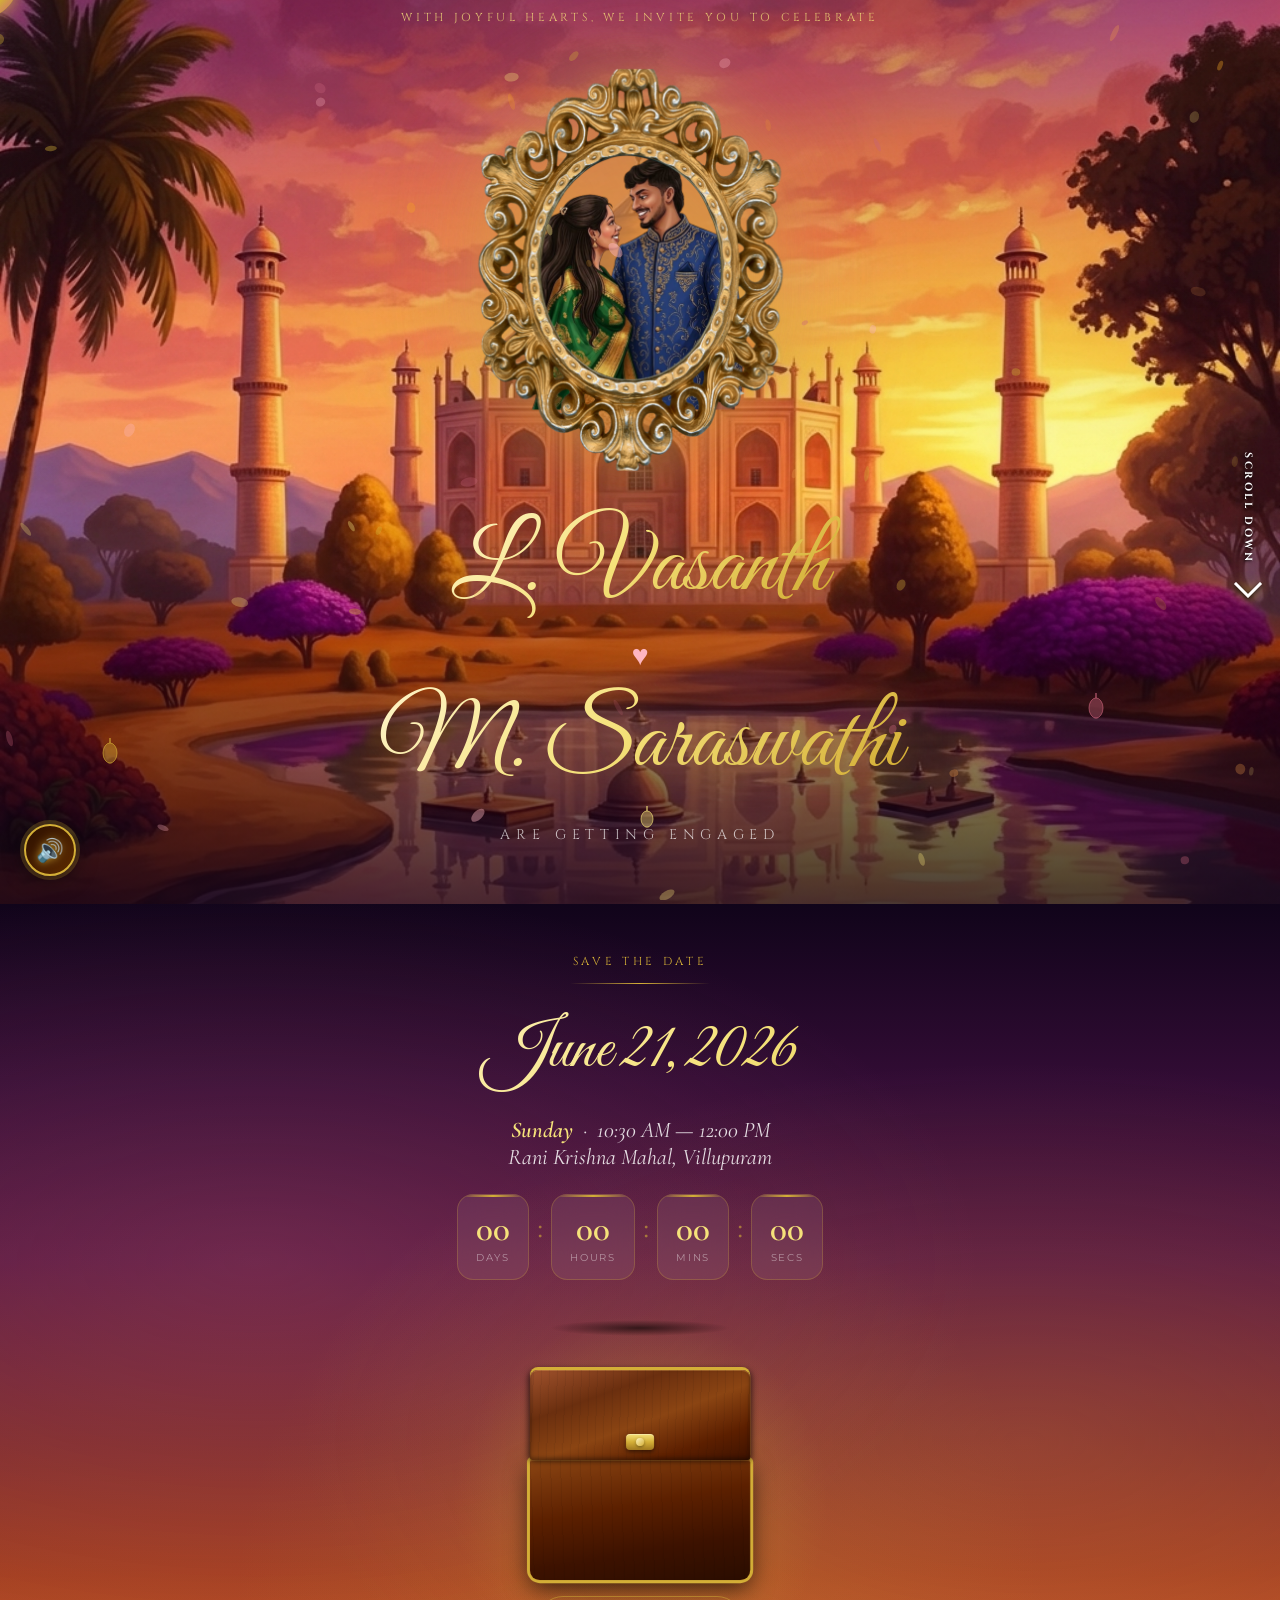
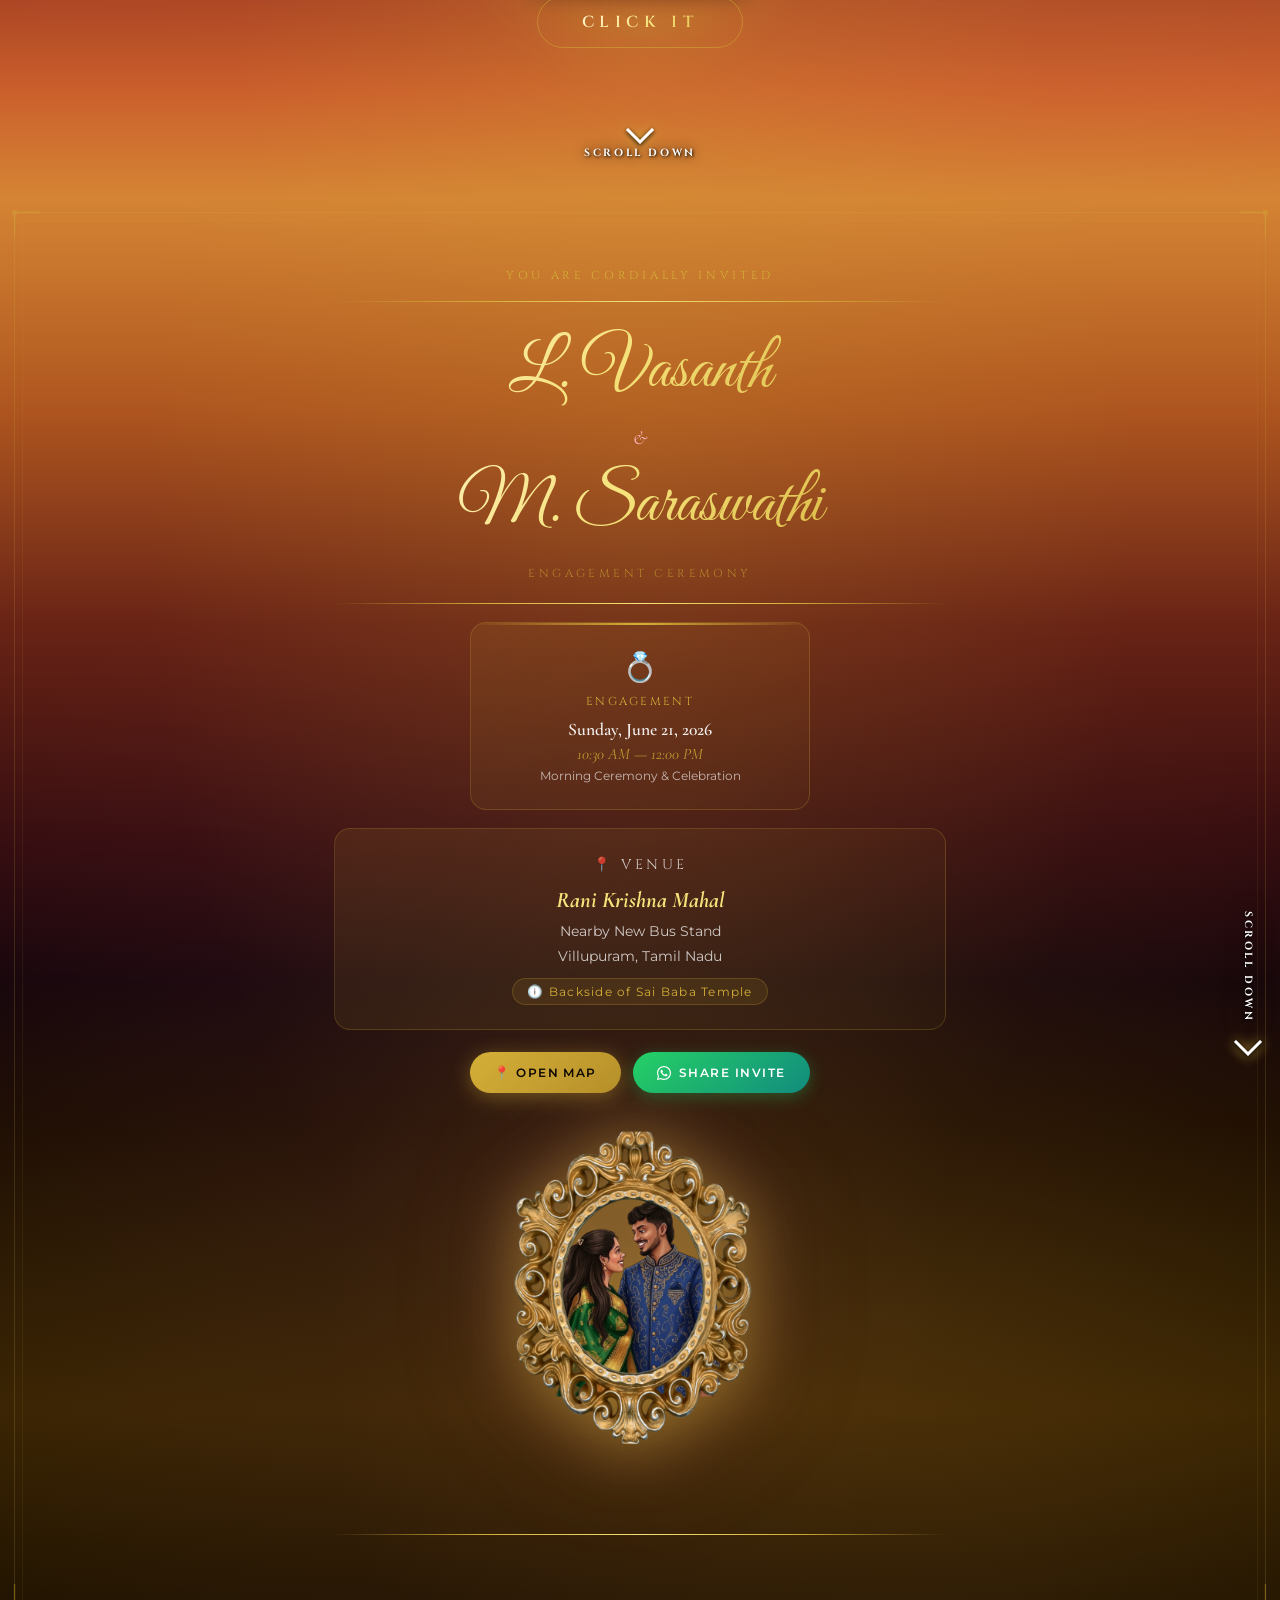
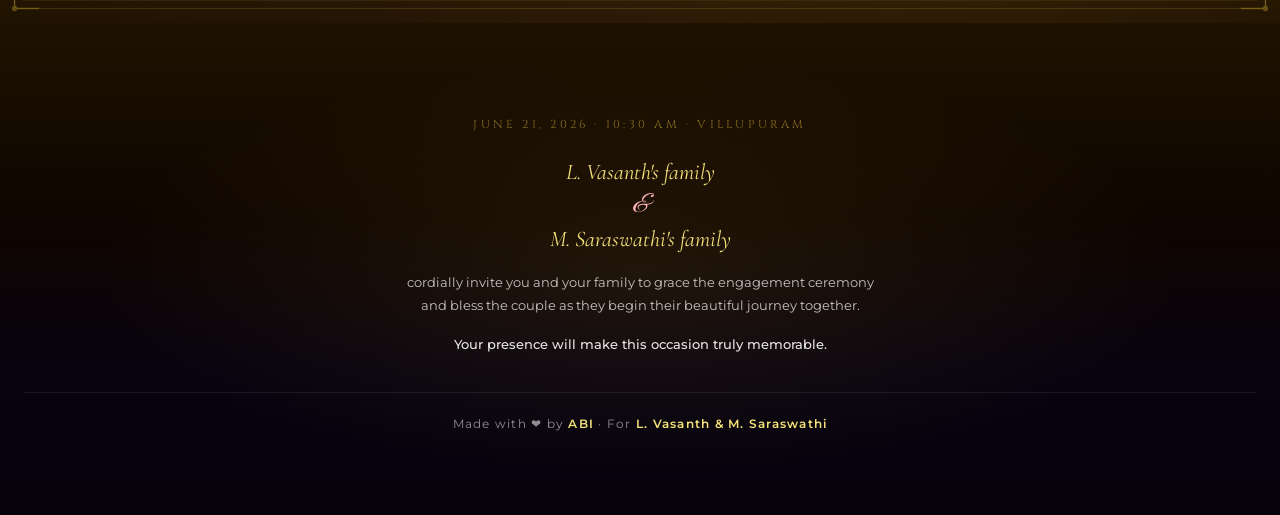
==== index.html @ c1750774 "Fix: Remove top empty space on mobile by using flex-start instead of center align" ====
<!DOCTYPE html>
<html lang="en">
<head>
  <meta charset="UTF-8"/>
  <meta name="viewport" content="width=device-width, initial-scale=1.0"/>
  <title>L. Vasanth &amp; M. Saraswathi &mdash; Engagement Invitation</title>
  <meta name="description" content="L. Vasanth &amp; M. Saraswathi Engagement &mdash; June 21, 2026 at Rani Krishna Mahal, Villupuram"/>
  <link rel="preconnect" href="https://fonts.googleapis.com"/>
  <link rel="preconnect" href="https://fonts.gstatic.com" crossorigin/>
  <link href="https://fonts.googleapis.com/css2?family=Cormorant+Garamond:ital,wght@0,300;0,400;0,600;1,300;1,400;1,600&family=Great+Vibes&family=Montserrat:wght@300;400;500;600&family=Cinzel:wght@400;600&display=swap" rel="stylesheet"/>
  <style>
    /* ================================================
       ROOT & RESET
    ================================================ */
    *, *::before, *::after { box-sizing: border-box; margin: 0; padding: 0; }
    :root {
      --gold:       #D4AF37;
      --gold-light: #F5E27A;
      --gold-pale:  rgba(212,175,55,0.15);
      --rose:       #C9637A;
      --rose-light: #FFB6C1;
      --sunset1:    #1a0520;   /* deep purple-dark */
      --sunset2:    #4a1040;   /* magenta-dark */
      --sunset3:    #8B3060;   /* rose */
      --sunset4:    #C9637A;   /* pink */
      --sunset5:    #E8964A;   /* orange */
      --sunset6:    #F5C842;   /* amber */
      --sunset7:    #FFF0A0;   /* pale gold */
    }
    html { scroll-behavior: smooth; }
    body {
      font-family: 'Montserrat', sans-serif;
      background: var(--sunset1);
      color: #fff;
      overflow-x: hidden;
    }
    img { max-width: 100%; display: block; }
    a   { text-decoration: none; color: inherit; }
    /* ================================================
       CUSTOM CURSOR - GOLD HEART
    ================================================ */
    * { cursor: none !important; }
    #custom-cursor {
      position: fixed;
      width: 36px; height: 36px;
      pointer-events: none;
      z-index: 99999;
      top: 0; left: 0;
      transform: translate(-50%, -50%);
      transition: transform 0.1s ease;
      filter: drop-shadow(0 0 8px rgba(212,175,55,0.9))
              drop-shadow(0 0 18px rgba(201,99,122,0.7));
    }
    #custom-cursor.clicking {
      transform: translate(-50%, -50%) scale(0.7);
    }
    #custom-cursor.hovering {
      transform: translate(-50%, -50%) scale(1.4);
    }
    #custom-cursor.clicking.hovering {
      transform: translate(-50%, -50%) scale(1.0);
    }
    .cur-trail {
      position: fixed;
      border-radius: 50%;
      pointer-events: none;
      z-index: 99997;
      transform: translate(-50%,-50%);
      animation: trailFade 0.65s ease forwards;
    }
    @keyframes trailFade {
      0%   { opacity: 0.9; transform: translate(-50%,-50%) scale(1); }
      100% { opacity: 0;   transform: translate(-50%,-50%) scale(0); }
    }

    /* ================================================
       PETALS CANVAS
    ================================================ */
    #petals {
      position: fixed; inset: 0;
      pointer-events: none; z-index: 999;
    }

    /* ================================================
       CONTINUOUS SUNSET GRADIENT BODY
    ================================================ */
    .page-bg {
      background:
        linear-gradient(180deg,
          #0d0318   0%,
          #1a0520   5%,
          #2d1040   10%,
          #4a1040   16%,
          #6e2055   22%,
          #8B3060   28%,
          #a84070   32%,
          #C9637A   37%,
          #d4744a   43%,
          #E8964A   48%,
          #f0a830   53%,
          #F5C842   58%,
          #f0b835   62%,
          #e09530   66%,
          #c07030   70%,
          #a05028   74%,
          #7a3020   78%,
          #501520   82%,
          #300a18   86%,
          #1a0510   90%,
          #0d0315   95%,
          #080210  100%);
    }

    /* ================================================
       SCROLL REVEAL
    ================================================ */
    .reveal {
      opacity: 0;
      transform: translateY(40px);
      transition: opacity 0.9s ease, transform 0.9s ease;
    }
    .reveal.visible { opacity: 1; transform: none; }
    .d1 { transition-delay: 0.1s; }
    .d2 { transition-delay: 0.25s; }
    .d3 { transition-delay: 0.4s; }
    .d4 { transition-delay: 0.55s; }
    .d5 { transition-delay: 0.7s; }

    /* ================================================
       GOLD DIVIDERS
    ================================================ */
    .gold-line {
      width: 140px; height: 1px;
      background: linear-gradient(90deg, transparent, var(--gold), transparent);
      margin: 14px auto;
    }
    .gold-line-full {
      width: 100%; height: 1px;
      background: linear-gradient(90deg, transparent, var(--gold), var(--gold-light), var(--gold), transparent);
      margin: 18px 0;
    }
    .eyebrow {
      font-family: 'Cinzel', serif;
      font-size: 0.72rem; letter-spacing: 0.32em;
      text-transform: uppercase; color: var(--gold);
    }

    /* ================================================
       SECTION 1 &mdash; HERO (TAJ MAHAL SUNSET)
    ================================================ */
    #s1 {
      min-height: 100vh;
      position: relative;
      display: flex; flex-direction: column;
      align-items: center; justify-content: flex-start;
      overflow: hidden;
      background: url('assets/tajmahal_sunset.png') center center / cover no-repeat;
    }
    #s1::before {
      content: ''; position: absolute; inset: 0; z-index: 1;
      background: linear-gradient(to bottom,
        rgba(13,3,24,0.2) 0%,
        rgba(74,16,64,0.08) 30%,
        rgba(0,0,0,0.0) 55%,
        rgba(13,3,24,0.75) 100%);
    }
    .s1-content {
      position: relative; z-index: 2;
      text-align: center;
      padding: 10px 16px 60px;
      width: 100%;
      display: flex; flex-direction: column; align-items: center;
      overflow: visible;
    }
    .s1-pre {
      font-family: 'Cinzel', serif;
      font-size: 0.72rem; letter-spacing: 0.32em;
      text-transform: uppercase;
      color: rgba(245,226,122,0.8);
      margin-bottom: 20px;
      animation: fadeUp 1s ease 0.2s both;
    }
    .hero-photo {
      width: min(360px, 88%);
      mix-blend-mode: multiply;
      filter: drop-shadow(0 8px 40px rgba(212,175,55,0.6)) drop-shadow(0 0 60px rgba(201,99,122,0.35));
      animation: fadeUp 1s ease 0.4s both, floatY 5s ease-in-out 1.5s infinite;
      margin-bottom: -50px; /* pull text up closer to the circle */
    }
    @keyframes fadeUp   { from{opacity:0;transform:translateY(30px)} to{opacity:1;transform:translateY(0)} }
    @keyframes floatY   { 0%,100%{transform:translateY(0)} 50%{transform:translateY(-12px)} }

    .hero-name {
      font-family: 'Great Vibes', cursive;
      font-size: clamp(3.2rem, 10vw, 6rem);
      line-height: 1.35;
      padding: 0 20px;
      overflow: visible;
      background: linear-gradient(135deg, #fff5d0, #F5E27A, #D4AF37, #F5E27A, #fff5d0);
      background-size: 200% auto;
      -webkit-background-clip: text; -webkit-text-fill-color: transparent;
      background-clip: text;
      filter: drop-shadow(0 2px 20px rgba(212,175,55,0.5));
      animation: fadeUp 1s ease 0.5s both, goldShine 5s linear 2s infinite;
    }
    @keyframes goldShine { from{background-position:0%} to{background-position:200%} }
    .hero-amp {
      font-family: 'Cormorant Garamond', serif;
      font-size: clamp(1.4rem, 3vw, 1.8rem);
      color: var(--rose-light);
      animation: pulse 2s ease-in-out infinite;
      margin: 6px 0;
    }
    @keyframes pulse { 0%,100%{transform:scale(1)} 50%{transform:scale(1.2)} }
    .hero-tagline {
      font-family: 'Cinzel', serif;
      font-size: clamp(0.72rem, 1.6vw, 0.88rem);
      letter-spacing: 0.4em; text-transform: uppercase;
      color: rgba(255,255,255,0.7);
      animation: fadeUp 1s ease 0.9s both;
      margin-top: 16px;
    }
    .scroll-hint {
      position: absolute;
      right: 18px;
      top: 50%;
      transform: translateY(-50%);
      z-index: 10;
      display: flex;
      flex-direction: column;
      align-items: center;
      gap: 10px;
      animation: fadeUp 1s ease 1.4s both;
    }
    .scroll-hint span {
      font-family: 'Cinzel', serif;
      font-size: 0.65rem; letter-spacing: 0.25em;
      font-weight: 700;
      text-transform: uppercase;
      color: #ffffff;
      text-shadow: 1px 1px 3px rgba(0,0,0,0.9), 0 0 12px rgba(0,0,0,0.8), 0 0 24px rgba(212,175,55,0.6);
      writing-mode: vertical-rl;
      text-orientation: mixed;
    }
    .scroll-arrow {
      width: 20px; height: 20px;
      border-right: 3px solid #ffffff;
      border-bottom: 3px solid #ffffff;
      transform: rotate(45deg);
      filter: drop-shadow(1px 1px 2px rgba(0,0,0,0.9)) drop-shadow(0 0 6px rgba(212,175,55,0.9));
      animation: bounce 1.4s ease-in-out infinite;
      flex-shrink: 0;
    }
    @keyframes bounce { 0%,100%{transform:rotate(45deg) translateY(0)} 50%{transform:rotate(45deg) translateY(8px)} }
    @keyframes bounceDown { 0%,100%{transform:translateY(0)} 50%{transform:translateY(8px)} }

    /* Bottom-centered scroll hint (used in section 2) */
    .scroll-hint-bottom {
      display: flex;
      flex-direction: column;
      align-items: center;
      gap: 6px;
      margin-top: 14px;
      padding-bottom: 28px;
      z-index: 10;
      position: relative;
    }
    .scroll-hint-bottom span {
      font-family: 'Cinzel', serif;
      font-size: 0.65rem; letter-spacing: 0.25em;
      font-weight: 700;
      text-transform: uppercase;
      color: #ffffff;
      text-shadow: 1px 1px 3px rgba(0,0,0,0.9), 0 0 12px rgba(0,0,0,0.8);
    }
    .scroll-arrow-bottom {
      width: 20px; height: 20px;
      border-right: 3px solid #ffffff;
      border-bottom: 3px solid #ffffff;
      transform: rotate(45deg);
      filter: drop-shadow(1px 1px 2px rgba(0,0,0,0.9)) drop-shadow(0 0 6px rgba(212,175,55,0.9));
      animation: bounce 1.4s ease-in-out infinite;
    }

    /* Floating lanterns on hero */
    .lantern {
      position: absolute; pointer-events: none; z-index: 2;
      animation: lanternRise var(--ld,10s) ease-in-out infinite var(--dl,0s);
    }
    @keyframes lanternRise {
      0%   {transform:translateY(30vh) translateX(0) rotate(0deg); opacity:0}
      10%  {opacity:.75}
      90%  {opacity:.4}
      100% {transform:translateY(-110vh) translateX(var(--dx,20px)) rotate(var(--dr,8deg)); opacity:0}
    }

    /* ================================================
       SECTION 2 &mdash; SAVE THE DATE + STORY
    ================================================ */
    #s2 {
      position: relative;
      overflow: hidden;
      background: linear-gradient(180deg,
        rgba(13,3,24,0.97)   0%,
        rgba(45,10,50,0.95)  20%,
        rgba(80,20,60,0.92)  40%,
        rgba(120,40,40,0.92) 60%,
        rgba(160,60,30,0.92) 75%,
        rgba(200,90,40,0.88) 88%,
        rgba(210,130,50,0.9) 100%);
    }
    /* Sunset glow orbs */
    #s2::before {
      content:''; position:absolute; inset:0; pointer-events:none;
      background:
        radial-gradient(ellipse at 20% 40%, rgba(201,99,122,0.22), transparent 50%),
        radial-gradient(ellipse at 80% 60%, rgba(232,150,74,0.2), transparent 50%),
        radial-gradient(ellipse at 50% 80%, rgba(212,175,55,0.18), transparent 45%);
    }
    .s2-inner {
      position: relative; z-index: 5;
      max-width: 720px; width: 90%;
      margin: 0 auto;
      padding: 50px 24px 10px;
      text-align: center;
    }

    /* SAVE THE DATE BLOCK */
    .save-date-block {
      margin-bottom: 20px;
    }
    .save-date-title {
      font-family: 'Great Vibes', cursive;
      font-size: clamp(2.6rem, 7vw, 4.2rem);
      line-height: 1.4;
      padding: 6px 20px;
      overflow: visible;
      background: linear-gradient(135deg, #fff5d0, #F5E27A, #D4AF37, #F5E27A);
      background-size: 200% auto;
      -webkit-background-clip: text; -webkit-text-fill-color: transparent;
      background-clip: text;
      animation: goldShine 4s linear infinite;
    }
    .save-date-info {
      font-family: 'Cormorant Garamond', serif;
      font-style: italic;
      font-size: clamp(1.1rem, 3vw, 1.4rem);
      color: rgba(255,255,255,0.85);
      margin: 12px 0 24px;
    }
    .save-date-info span { color: var(--gold-light); font-weight: 600; }

    /* Countdown */
    .countdown {
      display: flex; justify-content: center;
      align-items: center; gap: 8px;
      flex-wrap: wrap;
    }
    .cd-item {
      background: rgba(255,255,255,0.07);
      backdrop-filter: blur(12px);
      border: 1px solid rgba(212,175,55,0.25);
      border-radius: 16px;
      padding: 16px 18px;
      min-width: 72px;
      text-align: center;
      position: relative;
      overflow: hidden;
    }
    .cd-item::before {
      content:''; position:absolute; top:0;left:0;right:0;height:2px;
      background:linear-gradient(90deg,transparent,var(--gold),transparent);
    }
    .cd-num {
      font-family: 'Cormorant Garamond', serif;
      font-size: 2.2rem; font-weight: 600;
      color: var(--gold-light); line-height: 1;
    }
    .cd-lbl {
      font-size: 0.62rem; letter-spacing: 0.18em;
      text-transform: uppercase; color: rgba(255,255,255,0.45);
      margin-top: 5px;
    }
    .cd-sep {
      font-family: 'Cormorant Garamond', serif;
      font-size: 2rem; color: rgba(212,175,55,0.6);
      padding-bottom: 20px; line-height: 1;
    }

    /* Decorative divider flame */
    .flame-divider {
      display: flex; align-items: center; gap: 14px;
      justify-content: center; margin: 50px 0 40px;
    }
    .flame-line {
      flex: 1; height: 1px;
      background: linear-gradient(90deg, transparent, rgba(212,175,55,0.4));
    }
    .flame-line.right {
      background: linear-gradient(90deg, rgba(212,175,55,0.4), transparent);
    }
    .flame-icon {
      font-size: 1.4rem;
      filter: drop-shadow(0 0 8px rgba(232,150,74,0.8));
      animation: flamePulse 2s ease-in-out infinite;
    }
    @keyframes flamePulse { 0%,100%{transform:scale(1)} 50%{transform:scale(1.15)} }

    /* OUR STORY &mdash; centered vertical timeline */
    .story-section-title {
      margin-bottom: 40px;
    }
    .story-section-title h2 {
      font-family: 'Great Vibes', cursive;
      font-size: clamp(2.2rem, 6vw, 3.5rem);
      color: var(--gold-light);
      filter: drop-shadow(0 0 20px rgba(212,175,55,0.4));
      line-height: 1.1;
    }

    /* Centered photo */
    .story-photo-center {
      width: min(300px, 80%);
      margin: 0 auto 36px;
      mix-blend-mode: multiply;
      filter: drop-shadow(0 6px 35px rgba(212,175,55,0.5)) drop-shadow(0 0 50px rgba(201,99,122,0.3));
      animation: floatY 5s ease-in-out infinite;
    }

    /* Centered timeline */
    .c-timeline {
      display: flex; flex-direction: column;
      align-items: center; gap: 28px;
      position: relative;
    }
    .c-timeline::before {
      content:''; position:absolute;
      left:50%; top:0; bottom:0; width:2px;
      transform:translateX(-50%);
      background:linear-gradient(to bottom, var(--gold), var(--rose), var(--sunset5), var(--gold));
      opacity: 0.5;
    }
    .c-tl-item {
      background: rgba(255,255,255,0.06);
      backdrop-filter: blur(10px);
      border: 1px solid rgba(212,175,55,0.18);
      border-radius: 16px;
      padding: 20px 24px;
      max-width: 380px;
      width: 100%;
      text-align: center;
      position: relative;
      transition: all 0.3s ease;
    }
    .c-tl-item::before {
      content:''; position:absolute; top:0;left:0;right:0;height:2px;
      background:linear-gradient(90deg,transparent,var(--gold),transparent);
    }
    .c-tl-item:hover { transform:translateY(-4px); box-shadow:0 12px 30px rgba(212,175,55,0.12); }
    .c-tl-icon { font-size: 1.4rem; margin-bottom: 8px; display:block; }
    .c-tl-label {
      font-family:'Cinzel',serif; font-size:0.68rem;
      letter-spacing:0.3em; text-transform:uppercase;
      color:var(--gold); margin-bottom:4px;
    }
    .c-tl-title {
      font-family:'Cormorant Garamond',serif; font-size:1.05rem;
      font-style:italic; color:rgba(255,255,255,0.92); margin-bottom:4px;
    }
    .c-tl-desc { font-size:0.82rem; color:rgba(255,255,255,0.7); line-height:1.7; }

    /* ================================================
       SECTION 3 &mdash; GOLDEN INVITATION
    ================================================ */
    #s3 {
      position: relative; overflow: hidden;
      background: linear-gradient(180deg,
        rgba(210,130,50,0.9)  0%,
        rgba(170,80,30,0.95)  15%,
        rgba(100,30,20,0.97)  30%,
        rgba(50,10,15,0.98)   45%,
        rgba(20,5,10,1)       55%,
        rgba(26,12,0,1)       65%,
        rgba(40,25,0,1)       75%,
        rgba(55,35,0,1)       85%,
        rgba(30,18,0,1)      100%);
    }
    #s3::before {
      content:''; position:absolute; inset:0; pointer-events:none;
      background:
        radial-gradient(ellipse at 50% 20%, rgba(212,175,55,0.15), transparent 55%),
        radial-gradient(ellipse at 30% 70%, rgba(201,99,122,0.1), transparent 45%),
        radial-gradient(ellipse at 70% 80%, rgba(232,150,74,0.12), transparent 45%);
    }
    /* Ornate double border */
    #s3::after {
      content:''; position:absolute; inset:14px;
      border:1px solid rgba(212,175,55,0.18); border-radius:4px; pointer-events:none;
    }
    .s3-border-inner {
      position:absolute; inset:22px;
      border:1px solid rgba(212,175,55,0.09); border-radius:2px; pointer-events:none; z-index:1;
    }
    /* Corner ornaments */
    .corner { position:absolute; pointer-events:none; z-index:2; }

    .s3-inner {
      position:relative; z-index:5;
      max-width:660px; width:90%;
      margin:0 auto;
      padding:70px 24px;
      text-align:center;
    }
    .invite-names {
      font-family:'Great Vibes',cursive;
      font-size:clamp(2.6rem, 7vw, 4.2rem);
      line-height: 1.4;
      padding: 4px 20px;
      overflow: visible;
      display: block;
      background:linear-gradient(135deg,#fff5d0,#F5E27A,#D4AF37,#F5E27A,#fff5d0);
      background-size:200% auto;
      -webkit-background-clip:text; -webkit-text-fill-color:transparent;
      background-clip:text;
      animation:goldShine 4s linear infinite;
    }
    .invite-amp {
      font-family:'Cormorant Garamond',serif; font-size:1.2rem;
      font-style:italic; color:var(--rose-light); margin:4px 0; display:block;
    }
    .invite-sub {
      font-family:'Cinzel',serif; font-size:0.72rem; letter-spacing:0.3em;
      text-transform:uppercase; color:rgba(212,175,55,0.6); margin:10px 0 22px;
    }

    /* Event card */
    .evt-card-single {
      background:linear-gradient(135deg,rgba(212,175,55,0.1),rgba(212,175,55,0.03));
      border:1px solid rgba(212,175,55,0.22);
      border-radius:16px; padding:26px 20px;
      max-width:340px; margin:0 auto 18px;
      position:relative; overflow:hidden;
    }
    .evt-card-single::before {
      content:''; position:absolute; top:0;left:0;right:0;height:2px;
      background:linear-gradient(90deg,transparent,var(--gold),transparent);
    }
    .evt-icon  { font-size:1.8rem; display:block; margin-bottom:10px; }
    .evt-type  { font-family:'Cinzel',serif; font-size:0.72rem; letter-spacing:0.2em; color:var(--gold); text-transform:uppercase; margin-bottom:10px; }
    .evt-date  { font-family:'Cormorant Garamond',serif; font-size:1.1rem; font-weight:600; color:rgba(255,255,255,0.92); margin-bottom:4px; }
    .evt-time  { font-family:'Cormorant Garamond',serif; font-style:italic; font-size:1rem; color:rgba(212,175,55,0.85); margin-bottom:4px; }
    .evt-note  { font-size:0.78rem; color:rgba(255,255,255,0.65); }

    /* Venue card */
    .venue-card {
      background:linear-gradient(135deg,rgba(212,175,55,0.1),rgba(212,175,55,0.03));
      border:1px solid rgba(212,175,55,0.2);
      border-radius:16px; padding:24px 20px;
      margin:18px 0;
    }
    .vc-label { font-family:'Cinzel',serif; font-size:0.68rem; letter-spacing:0.24em; color:rgba(212,175,55,0.55); text-transform:uppercase; margin-bottom:8px; }
    .venue-card h3 { font-family:'Cormorant Garamond',serif; font-style:italic; font-size:1.4rem; color:var(--gold-light); margin-bottom:6px; }
    .venue-card p  { font-size:0.88rem; color:rgba(255,255,255,0.75); line-height:1.75; }
    .landmark-chip {
      display:inline-block; margin-top:10px;
      padding:5px 14px; border-radius:20px;
      background:rgba(212,175,55,0.1);
      border:1px solid rgba(212,175,55,0.22);
      font-size:0.78rem; color:var(--gold); letter-spacing:0.1em;
    }

    /* ── MAP EMBED ── */
    .map-embed-wrap {
      margin: 20px 0;
      border-radius: 18px;
      overflow: hidden;
      border: 2px solid rgba(212,175,55,0.35);
      box-shadow: 0 8px 40px rgba(0,0,0,0.5),
                  0 0 0 1px rgba(212,175,55,0.1),
                  inset 0 0 30px rgba(212,175,55,0.04);
      position: relative;
    }
    .map-embed-wrap::before {
      content: '';
      position: absolute; top: 0; left: 0; right: 0; height: 3px;
      background: linear-gradient(90deg, transparent, #D4AF37, #F5E27A, #D4AF37, transparent);
      z-index: 2; pointer-events: none;
    }
    .map-embed-wrap iframe {
      width: 100%; height: 260px;
      border: none; display: block;
      filter: saturate(1.1) contrast(1.05);
    }
    .map-embed-label {
      font-family: 'Cinzel', serif;
      font-size: 0.6rem; letter-spacing: 0.3em;
      text-transform: uppercase;
      color: rgba(212,175,55,0.6);
      margin-bottom: 10px;
      display: block;
    }
    @media(max-width:480px){
      .map-embed-wrap iframe { height: 200px; }
    }

    /* S3 couple photo */
    .s3-photo {
      width:min(280px,80%); margin:20px auto;
      mix-blend-mode: multiply;
      filter:drop-shadow(0 6px 30px rgba(212,175,55,0.5)) drop-shadow(0 0 50px rgba(201,99,122,0.25));
    }

    /* Buttons */
    .btn-row { display:flex; gap:12px; justify-content:center; flex-wrap:wrap; margin-top:22px; }
    .abtn {
      display:inline-flex; align-items:center; gap:8px;
      padding:13px 24px; border-radius:100px;
      font-family:'Montserrat',sans-serif;
      font-size:0.78rem; font-weight:600; letter-spacing:0.12em;
      text-transform:uppercase; border:none; cursor:pointer; transition:all 0.3s ease;
    }
    .abtn-gold { background:linear-gradient(135deg,var(--gold),#B8922A); color:#0d0800; box-shadow:0 4px 20px rgba(212,175,55,0.4); }
    .abtn-gold:hover { transform:translateY(-2px); box-shadow:0 8px 30px rgba(212,175,55,0.65); }
    .abtn-wa   { background:linear-gradient(135deg,#25D366,#128C7E); color:white; box-shadow:0 4px 16px rgba(37,211,102,0.3); }
    .abtn-wa:hover { transform:translateY(-2px); }

    /* ================================================
       SECTION 4 &mdash; FOOTER
    ================================================ */
    #s4 {
      position:relative; overflow:hidden;
      min-height:50vh; display:flex;
      align-items:center; justify-content:center;
      text-align:center; padding:80px 24px;
      background:linear-gradient(180deg,
        rgba(30,18,0,1)   0%,
        rgba(15,5,0,1)    40%,
        rgba(8,3,15,1)    70%,
        rgba(5,2,12,1)   100%);
    }
    #s4::before {
      content:''; position:absolute; inset:0;
      background:radial-gradient(ellipse at 50% 50%, rgba(212,175,55,0.1), transparent 60%);
    }
    .footer-inner { position:relative; z-index:2; width:100%; }
    .footer-names {
      font-family:'Great Vibes',cursive;
      font-size:clamp(2.6rem,8vw,4.5rem);
      line-height: 1.35;
      padding: 8px 20px;
      overflow: visible;
      display: flex;
      flex-direction: column;
      align-items: center;
      gap: 0;
    }
    .fn-groom { color:var(--gold-light); white-space:nowrap; }
    .fn-heart { color:var(--rose); font-size:1.8rem; display:block; line-height:1; margin:4px 0; animation:pulse 1.8s ease-in-out infinite; }
    .fn-bride { color:var(--rose-light); white-space:nowrap; }
    .footer-date {
      font-family:'Cinzel',serif; font-size:0.72rem; letter-spacing:0.28em;
      text-transform:uppercase; color:rgba(212,175,55,0.6); margin:14px 0 8px;
    }
    .footer-invite-text {
      margin: 24px auto 36px;
      padding: 0 16px;
      max-width: 500px;
      font-family: 'Montserrat', sans-serif;
      font-size: 0.8rem;
      line-height: 1.8;
      color: rgba(255,255,255,0.75);
    }
    .fi-families {
      font-family: 'Cormorant Garamond', serif;
      font-size: 1.4rem;
      color: var(--gold-light);
      margin-bottom: 16px;
      font-style: italic;
      line-height: 1.4;
    }
    .fi-amp {
      font-family: 'Great Vibes', cursive;
      color: var(--rose-light);
      font-size: 1.6rem;
      margin: 0 8px;
    }
    .fi-highlight {
      margin-top: 16px;
      color: rgba(255,255,255,0.9);
      font-weight: 500;
    }
    .footer-contact { display:flex; flex-direction:column; gap:8px; align-items:center; }
    .footer-contact a { font-size:0.85rem; color:rgba(255,255,255,0.65); transition:color 0.3s; }
    .footer-contact a:hover { color:var(--gold-light); }
    .footer-made {
      margin-top:28px; padding-top:20px;
      border-top:1px solid rgba(255,255,255,0.08);
      font-size:0.78rem; color:rgba(255,255,255,0.55);
      letter-spacing:0.1em; line-height:1.8;
    }
    .footer-made strong {
      color:var(--gold-light);
      font-weight:600;
    }

    /* ================================================
       MOBILE RESPONSIVE
    ================================================ */

    /* ── TABLET (max 768px) ── */
    @media(max-width:768px){
      .s1-content { padding: 8px 16px 40px; }
      .hero-name { font-size: clamp(2.8rem,11vw,4.5rem); }
      .save-date-title { font-size: clamp(2.2rem,8vw,3.2rem); }
      .invite-names { font-size: clamp(2.2rem,8vw,3.2rem); }
      .footer-names { font-size: clamp(2rem, 9vw, 3rem); }
      .footer-date {
        font-size: 0.62rem;
        letter-spacing: 0.2em;
        margin: 12px 0 6px;
      }
      .footer-quote { font-size: 0.9rem; }
      .footer-made { font-size: 0.7rem; margin-top: 20px; padding-top: 16px; }

      /* Hide cursor trail on touch devices */
      .cur-trail { display: none; }
      #custom-cursor { display: none; }

      /* Gold lines */
      .gold-line { width: 100px; }
      .eyebrow { font-size: 0.62rem; letter-spacing: 0.28em; }
    }

    /* ── SMALL MOBILE (max 360px) ── */
    @media(max-width:360px){
      .hero-name { font-size: 2.4rem; }
      .save-date-title { font-size: 1.9rem; }
      .invite-names { font-size: 1.9rem; }
      .footer-names { font-size: 1.9rem; }
      .cd-item { min-width: 52px; padding: 10px 8px; }
      .cd-num { font-size: 1.6rem; }
    }

    /* ═══════════════════════════════════════════════════
       WOODEN RING BOX — REALISTIC 3D ANIMATION
    ═══════════════════════════════════════════════════ */
    .ring-box-section{
      text-align:center; padding:16px 0 16px;
      position:relative; overflow:visible;
    }
    .rb-ambient{
      position:absolute;top:50%;left:50%;
      transform:translate(-50%,-50%);
      width:380px;height:380px;
      background:radial-gradient(ellipse,rgba(139,90,43,0.25) 0%,rgba(212,175,55,0.12) 45%,transparent 70%);
      pointer-events:none;
      animation:ambPulse 3s ease-in-out infinite;
    }
    @keyframes ambPulse{
      0%,100%{opacity:.5;transform:translate(-50%,-50%) scale(1)}
      50%{opacity:1;transform:translate(-50%,-50%) scale(1.1)}
    }

    /* ── SCENE ── */
    .rb-scene{
      position:relative;
      width:260px; height:260px;
      margin:0 auto;
      perspective:1200px;
      perspective-origin:50% 30%;
    }

    /* ── WOODEN BOX WRAPPER (floats) ── */
    .wb-wrapper{
      position:absolute; bottom:0; left:50%;
      transform:translateX(-50%);
      width:220px;
      transform-style:preserve-3d;
      animation:woodFloat 4s ease-in-out infinite;
      transition:transform 1.0s cubic-bezier(0.4, 0, 0.2, 1);
    }
    @keyframes woodFloat{
      0%,100%{transform:translateX(-50%) rotateX(8deg) rotateY(-6deg) translateY(0)}
      50%{transform:translateX(-50%) rotateX(6deg) rotateY(6deg) translateY(-14px)}
    }

    /* When open: tilt box forward and lift slightly to look inside */
    .wb-wrapper.open {
      animation: none !important;
      transform: translateX(-50%) rotateX(15deg) rotateY(0deg) translateY(-10px);
    }

    /* ── LID ── */
    .wb-lid{
      width:220px; height:90px;
      position:relative;
      transform-origin:bottom center;
      transform-style:preserve-3d;
      transition:transform 1.2s cubic-bezier(0.4,0,0.2,1);
      z-index:3;
      transform: rotateX(0deg);
    }
    /* Lid open state: flip in place to reveal inside */
    .wb-lid.open{
      transform: translateY(-100%) rotateX(180deg);
    }

    /* ── DOUBLE-SIDED 3D LID FACES ── */
    .wb-lid-front, .wb-lid-back{
      position:absolute; inset:0;
      border-radius:8px 8px 2px 2px;
      backface-visibility:hidden;
      -webkit-backface-visibility:hidden;
      transition:opacity 0.5s ease;
    }

    /* Front/Outside face */
    .wb-lid-front{
      background:
        linear-gradient(160deg, #a0522d 0%, #6b2f0f 30%, #8b4513 55%, #5c1f00 80%, #3d1200 100%);
      box-shadow:
        0 -3px 0 #D4AF37,
        inset 0 1px 0 rgba(255,200,100,0.3),
        inset 0 -2px 4px rgba(0,0,0,0.4),
        2px 0 6px rgba(0,0,0,0.5),
        -2px 0 6px rgba(0,0,0,0.5);
      z-index:2;
      transform:rotateX(0deg) translateZ(1px); /* Prevent Z-fighting */
      opacity:1;
    }
    /* Wood grain on lid front */
    .wb-lid-front::before{
      content:'';position:absolute;inset:0;
      background:repeating-linear-gradient(
        92deg,
        transparent 0px, transparent 3px,
        rgba(0,0,0,0.06) 3px, rgba(0,0,0,0.06) 4px,
        transparent 4px, transparent 8px
      );
    }

    /* Back/Inside face of the lid */
    .wb-lid-back{
      background:linear-gradient(180deg,#1a0a00,#2d1000);
      border:4px solid #5c1f00;
      border-radius:8px 8px 2px 2px;
      display:flex; flex-direction:column;
      align-items:center; justify-content:center; gap:4px;
      transform:rotateX(180deg) translateZ(1px); /* Face back and keep readable */
      box-shadow:inset 0 0 12px rgba(0,0,0,0.8);
      z-index:1;
      opacity:0;
    }
    .wb-lid-back.show{ opacity:1; }
    .wb-lid-inscription{
      font-family:'Great Vibes',cursive;
      font-size:1.15rem; color:#D4AF37;
      text-shadow:0 0 10px rgba(212,175,55,0.8);
    }
    .wb-lid-heart{
      font-size:0.9rem; color:#e87c9a;
      animation:pulse 1.8s ease-in-out infinite;
    }

    /* Cross-fade faces when lid open state toggles */
    .wb-lid.open .wb-lid-front {
      opacity:0;
      pointer-events:none;
    }
    .wb-lid.open .wb-lid-back {
      opacity:1;
      z-index:3;
    }

    /* Gold latch on lid front */
    .wb-latch{
      position:absolute; bottom:10px; left:50%;
      transform:translateX(-50%);
      width:28px; height:16px;
    }
    .wb-latch-plate{
      width:28px; height:16px;
      background:linear-gradient(180deg,#F5E27A,#D4AF37,#A07820);
      border-radius:4px;
      box-shadow:0 2px 4px rgba(0,0,0,0.5), inset 0 1px 0 rgba(255,255,255,0.3);
    }
    .wb-latch-dot{
      width:8px;height:8px;
      background:linear-gradient(135deg,#fff5c0,#D4AF37);
      border-radius:50%;
      position:absolute; top:50%; left:50%;
      transform:translate(-50%,-50%);
      box-shadow:0 1px 3px rgba(0,0,0,0.4);
    }

    /* Hinge on lid back */
    .wb-hinge{
      position:absolute; bottom:-4px; left:50%;
      transform:translateX(-50%);
      width:60px; height:8px;
      background:linear-gradient(180deg,#D4AF37,#A07820);
      border-radius:4px;
      box-shadow:0 2px 4px rgba(0,0,0,0.5);
    }

    /* ── BASE ── */
    .wb-base{
      width:220px; height:120px;
      position:relative; z-index:2;
      transform-style:preserve-3d;
    }

    /* Velvet interior (sits behind wood front) */
    .wb-velvet{
      position:absolute; top:0; left:4px; right:4px; bottom:4px;
      background: linear-gradient(180deg, #f0e6d0 0%, #e8d5b5 50%, #d4c09a 100%);
      border-radius:2px 2px 6px 6px;
      overflow:hidden;
      box-shadow:inset 0 4px 10px rgba(0,0,0,0.3);
      z-index:1;
      transform:translateZ(-1px);
    }
    .wb-velvet::before{
      content:'';position:absolute;inset:0;
      background:radial-gradient(ellipse at 50% 20%, rgba(255,240,200,0.6) 0%, rgba(212,175,55,0.15) 50%, transparent 80%);
    }

    /* Base front wall (wood) */
    .wb-base-front{
      position:absolute; bottom:0; left:0; right:0;
      height:120px; /* Covers velvet completely when closed */
      background:
        linear-gradient(170deg,#8b4513 0%,#5c2000 40%,#3d1200 70%,#2a0d00 100%);
      border-radius:2px 2px 10px 10px;
      box-shadow:
        0 0 0 3px #D4AF37,
        0 8px 24px rgba(0,0,0,0.7),
        inset 0 1px 0 rgba(255,180,80,0.25),
        2px 0 0 rgba(212,175,55,0.5),
        -2px 0 0 rgba(212,175,55,0.5);
      z-index:2;
      transform:translateZ(1px);
      transition:height 1.2s cubic-bezier(0.4, 0, 0.2, 1), border-radius 1.2s ease, box-shadow 1.2s ease;
      overflow:hidden;
    }
    /* Wood grain on base front */
    .wb-base-front::before{
      content:'';position:absolute;inset:0;
      background:repeating-linear-gradient(
        88deg,
        transparent 0px, transparent 4px,
        rgba(0,0,0,0.07) 4px, rgba(0,0,0,0.07) 5px,
        transparent 5px, transparent 10px
      );
    }

    /* Open state: slide the wood front wall down to reveal velvet */
    .wb-wrapper.open .wb-base-front {
      height:50px; /* Reveal top 70px of velvet */
      border-radius:0 0 10px 10px;
      box-shadow:
        0 4px 10px rgba(0,0,0,0.5),
        2px 0 0 rgba(212,175,55,0.5),
        -2px 0 0 rgba(212,175,55,0.5);
    }

    /* Engagement rings */
    .real-rings-photo{
      width:75%; height:auto;
      max-height:45px;
      object-fit:contain;
      mix-blend-mode:multiply;
      opacity:0;
      position:absolute;
      top:12px; /* Center inside the exposed velvet area */
      left:50%;
      transform:translateX(-50%) translateY(8px) scale(0.9);
      transition:opacity 0.6s ease 1.0s, transform 0.6s ease 1.0s;
      z-index:2;
    }
    .real-rings-photo.show{
      opacity:1; transform:translateX(-50%) translateY(0) scale(1.1);
    }

    /* Ring glow spotlight */
    .wb-ring-glow{
      position:absolute;
      top:15px; left:50%;
      transform:translateX(-50%);
      width:120px; height:50px;
      background:radial-gradient(ellipse,rgba(255,255,255,0.25) 0%,transparent 70%);
      opacity:0; transition:opacity 0.6s ease 1.2s;
      z-index:1;
    }
    .wb-ring-glow.show{ opacity:1; }

    /* ── SHADOW ── */
    .wb-shadow{
      width:180px; height:16px;
      background:radial-gradient(ellipse,rgba(0,0,0,0.6) 0%,transparent 70%);
      margin:4px auto 0;
      transition:transform 0.8s ease, opacity 0.8s ease;
    }

    /* ── SPARK CANVAS ── */
    #sparkCanvas {
      position: absolute;
      top: 50%;
      left: 50%;
      transform: translate(-50%, -50%);
      pointer-events: none;
      z-index: 10;
    }

    /* ── BUTTON ── */
    .rb-click-btn{
      display:inline-flex; align-items:center; justify-content:center;
      margin-top:16px; padding:14px 44px;
      background:transparent;
      border:1.5px solid rgba(212,175,55,0.5);
      border-radius:50px; cursor:pointer;
      position:relative; overflow:hidden;
      transition:border-color 0.3s, transform 0.2s;
    }
    .rb-click-btn:hover{ border-color:rgba(212,175,55,0.9); transform:scale(1.04); }
    .rb-btn-glow{
      position:absolute;inset:0;border-radius:50px;
      background:radial-gradient(ellipse at center,rgba(212,175,55,0.12),transparent 70%);
      animation:btnPulse 2.5s ease-in-out infinite;
    }
    @keyframes btnPulse{
      0%,100%{box-shadow:0 0 16px rgba(212,175,55,0.4),0 0 32px rgba(212,175,55,0.1)}
      50%{box-shadow:0 0 32px rgba(212,175,55,0.8),0 0 64px rgba(212,175,55,0.3)}
    }
    .rb-btn-text{
      position:relative;font-family:'Cinzel',serif;
      font-size:1rem;font-weight:600;letter-spacing:0.35em;
      text-transform:uppercase;
      background:linear-gradient(135deg,#fff5d0,#F5E27A,#D4AF37,#F5E27A);
      -webkit-background-clip:text;-webkit-text-fill-color:transparent;
      background-clip:text;background-size:200% auto;
      animation:goldShine 3s linear infinite;
    }
    .rb-click-btn:active{transform:scale(0.97);}
    .ring-opened-msg{
      font-family:'Great Vibes',cursive;font-size:2rem;
      overflow:visible;padding:8px 20px;line-height:1.6;
      color:var(--gold-light);margin-top:10px;
      text-shadow:0 0 30px rgba(212,175,55,0.8);
      min-height:2rem;
    }

    /* ── MEDIA QUERIES FOR RESPONSIVENESS ── */
    @media(max-width:768px){
      .rb-scene{width:220px; height:220px;}
      .wb-wrapper{width:190px;}
      .wb-lid, .wb-lid-front, .wb-lid-back{width:190px; height:78px;}
      .wb-base{width:190px; height:100px;}
      .wb-base-front{width:190px; height:100px;}
      .wb-wrapper.open .wb-base-front {
        height:40px; /* Reveal top 60px of velvet */
      }
      .real-rings-photo{
        max-height:38px;
        top:10px;
      }
      .wb-ring-glow{
        height:35px;
        top:10px;
      }
    }
    @media(max-width:480px){
      .rb-scene{width:200px; height:200px;}
      .wb-wrapper{width:170px;}
      .wb-lid, .wb-lid-front, .wb-lid-back{width:170px; height:70px;}
      .wb-base{width:170px; height:85px;}
      .wb-base-front{width:170px; height:85px;}
      .wb-wrapper.open .wb-base-front {
        height:35px; /* Reveal top 50px of velvet */
      }
      .real-rings-photo{
        max-height:32px;
        top:8px;
      }
      .wb-ring-glow{
        height:30px;
        top:8px;
      }
      .rb-click-btn{margin-top:8px; padding:13px 36px;}
      .rb-btn-text{font-size:0.88rem; letter-spacing:0.28em;}
      .ring-opened-msg{font-size:1.4rem; min-height:2rem;}
    }
    @media(max-width:360px){
      .rb-scene{width:180px; height:180px;}
      .wb-wrapper{width:155px;}
      .wb-lid, .wb-lid-front, .wb-lid-back{width:155px; height:65px;}
      .wb-base{width:155px; height:75px;}
      .wb-base-front{width:155px; height:75px;}
      .wb-wrapper.open .wb-base-front {
        height:30px; /* Reveal top 45px of velvet */
      }
      .real-rings-photo{
        max-height:35px;
        top:6px;
      }
      .wb-ring-glow{
        height:30px;
        top:6px;
      }
    }

    /* ── MUSIC PLAYER ── */
    #music-btn {
      position: fixed;
      bottom: 24px;
      left: 24px;
      z-index: 9999;
      width: 52px; height: 52px;
      border-radius: 50%;
      background: linear-gradient(135deg, #2d1000, #5c2a00);
      border: 2px solid rgba(212,175,55,0.7);
      box-shadow: 0 4px 20px rgba(0,0,0,0.5), 0 0 0 0 rgba(212,175,55,0.4);
      cursor: pointer;
      display: flex; align-items: center; justify-content: center;
      transition: transform 0.2s, box-shadow 0.3s;
      outline: none;
    }
    #music-btn:hover { transform: scale(1.1); box-shadow: 0 6px 28px rgba(0,0,0,0.6), 0 0 16px rgba(212,175,55,0.4); }
    #music-btn.playing {
      animation: musicPulse 2s ease-in-out infinite;
      border-color: rgba(212,175,55,1);
      box-shadow: 0 4px 20px rgba(0,0,0,0.5), 0 0 0 4px rgba(212,175,55,0.25);
    }
    @keyframes musicPulse {
      0%,100% { box-shadow: 0 4px 20px rgba(0,0,0,0.5), 0 0 0 4px rgba(212,175,55,0.25); }
      50%      { box-shadow: 0 4px 20px rgba(0,0,0,0.5), 0 0 0 10px rgba(212,175,55,0.0); }
    }
    #music-btn svg { width: 22px; height: 22px; }
    #music-btn .music-note {
      font-size: 1.4rem;
      filter: drop-shadow(0 0 4px rgba(212,175,55,0.8));
      transition: opacity 0.2s;
    }
    #music-label {
      position: fixed;
      bottom: 30px;
      left: 84px;
      z-index: 9998;
      font-family: 'Cinzel', serif;
      font-size: 0.58rem;
      letter-spacing: 0.18em;
      color: rgba(255,255,255,0.85);
      text-shadow: 1px 1px 3px rgba(0,0,0,0.9);
      text-transform: uppercase;
      pointer-events: none;
      opacity: 0;
      transform: translateX(-8px);
      transition: opacity 0.4s, transform 0.4s;
      white-space: nowrap;
    }
    #music-label.visible { opacity: 1; transform: translateX(0); }
    #yt-player-wrap {
      position: fixed;
      bottom: -5px; left: -5px;
      width: 1px; height: 1px;
      overflow: hidden;
      opacity: 0;
      pointer-events: none;
      z-index: -1;
    }

  </style>
</head>
<body class="page-bg">
<!-- Custom Heart Cursor -->
<div id="custom-cursor">
  <svg viewBox="0 0 36 36" fill="none" xmlns="http://www.w3.org/2000/svg">
    <path d="M18 31 C18 31 4 22 4 12.5 C4 8.4 7.1 5 11 5 C13.8 5 16.2 6.6 18 9 C19.8 6.6 22.2 5 25 5 C28.9 5 32 8.4 32 12.5 C32 22 18 31 18 31Z" fill="url(#hg)" stroke="rgba(212,175,55,0.6)" stroke-width="0.8"/>
    <defs>
      <linearGradient id="hg" x1="4" y1="5" x2="32" y2="31" gradientUnits="userSpaceOnUse">
        <stop offset="0%" stop-color="#F5E27A"/>
        <stop offset="50%" stop-color="#D4AF37"/>
        <stop offset="100%" stop-color="#C9637A"/>
      </linearGradient>
    </defs>
  </svg>
</div>


<!-- PETALS -->
<canvas id="petals"></canvas>

<!-- ── MUSIC PLAYER ── -->
<button id="music-btn" title="Play Music" onclick="toggleMusic()">
  <span class="music-note" id="music-icon">🎵</span>
</button>
<div id="music-label">Now Playing</div>
<div id="yt-player-wrap">
  <div id="yt-player"></div>
</div>

<!-- ============================================================
     SECTION 1 &mdash; TAJ MAHAL SUNSET HERO
============================================================ -->
<section id="s1">
  <!-- Lanterns -->
  <div class="lantern" style="left:8%;bottom:15%;--ld:10s;--dl:0s;--dx:15px;--dr:8deg;">
    <svg width="16" height="26" viewBox="0 0 16 26"><ellipse cx="8" cy="15" rx="7" ry="10" fill="rgba(212,175,55,0.4)" stroke="rgba(212,175,55,0.65)" stroke-width="1"/><rect x="7" y="0" width="2" height="5" fill="rgba(212,175,55,0.55)"/><rect x="6" y="25" width="4" height="3" rx="1" fill="rgba(212,175,55,0.25)"/></svg>
  </div>
  <div class="lantern" style="left:85%;bottom:20%;--ld:13s;--dl:3s;--dx:-18px;--dr:-6deg;">
    <svg width="16" height="26" viewBox="0 0 16 26"><ellipse cx="8" cy="15" rx="7" ry="10" fill="rgba(201,99,122,0.4)" stroke="rgba(201,99,122,0.65)" stroke-width="1"/><rect x="7" y="0" width="2" height="5" fill="rgba(201,99,122,0.55)"/><rect x="6" y="25" width="4" height="3" rx="1" fill="rgba(201,99,122,0.25)"/></svg>
  </div>
  <div class="lantern" style="left:50%;bottom:8%;--ld:15s;--dl:6s;--dx:10px;--dr:4deg;">
    <svg width="14" height="22" viewBox="0 0 14 22"><ellipse cx="7" cy="13" rx="6" ry="8" fill="rgba(245,226,122,0.4)" stroke="rgba(245,226,122,0.65)" stroke-width="1"/><rect x="6" y="0" width="2" height="5" fill="rgba(245,226,122,0.55)"/><rect x="5" y="21" width="4" height="3" rx="1" fill="rgba(245,226,122,0.25)"/></svg>
  </div>

  <div class="s1-content">
    <p class="s1-pre">With Joyful Hearts, We Invite You To Celebrate</p>
    <img src="assets/couple_hero.png" alt="Vasanth and Saraswathi" class="hero-photo"/>
    <div class="hero-name">L. Vasanth</div>
    <div class="hero-amp">&#9829;</div>
    <div class="hero-name">M. Saraswathi</div>
    <p class="hero-tagline">Are Getting Engaged</p>
  </div>

  <div class="scroll-hint">
    <span>Scroll Down</span>
    <div class="scroll-arrow"></div>
  </div>
</section>

<!-- ============================================================
     SECTION 2 &mdash; SAVE THE DATE + OUR STORY
============================================================ -->
<section id="s2">
  <div class="s2-inner">

    <!-- SAVE THE DATE -->
    <div class="save-date-block">
      <p class="eyebrow reveal">Save The Date</p>
      <div class="gold-line reveal d1"></div>
      <div class="save-date-title reveal d1">June 21, 2026</div>
      <p class="save-date-info reveal d2">
        <span>Sunday</span> &nbsp;&middot;&nbsp; 10:30 AM &mdash; 12:00 PM<br/>
        Rani Krishna Mahal, Villupuram
      </p>

      <!-- Countdown -->
      <div class="countdown reveal d3">
        <div class="cd-item">
          <div class="cd-num" id="days">00</div>
          <div class="cd-lbl">Days</div>
        </div>
        <div class="cd-sep">:</div>
        <div class="cd-item">
          <div class="cd-num" id="hours">00</div>
          <div class="cd-lbl">Hours</div>
        </div>
        <div class="cd-sep">:</div>
        <div class="cd-item">
          <div class="cd-num" id="mins">00</div>
          <div class="cd-lbl">Mins</div>
        </div>
        <div class="cd-sep">:</div>
        <div class="cd-item">
          <div class="cd-num" id="secs">00</div>
          <div class="cd-lbl">Secs</div>
        </div>
      </div>
    </div>


    <!-- WOODEN 3D RING BOX -->
    <div class="ring-box-section reveal" id="ringBoxSection">
      <div class="rb-ambient"></div>
      <div class="rb-scene" id="rbScene" onclick="openRingBox()">

        <!-- WOODEN BOX WRAPPER -->
        <div class="wb-wrapper" id="wbWrapper">

          <!-- LID (rotates open) -->
          <div class="wb-lid" id="wbLid">
            <!-- Front/Outside face of the lid -->
            <div class="wb-lid-front">
              <div class="wb-latch">
                <div class="wb-latch-plate">
                  <div class="wb-latch-dot"></div>
                </div>
              </div>
            </div>
            <!-- Back/Inside face of the lid -->
            <div class="wb-lid-back" id="wbLidInner">
              <div class="wb-lid-inscription">Forever &amp; Always</div>
              <div class="wb-lid-heart">&#9829;</div>
            </div>
            <div class="wb-hinge"></div>
          </div>

          <!-- BASE (with velvet interior + rings) -->
          <div class="wb-base">
            <div class="wb-velvet" id="wbVelvet">
              <div class="wb-ring-glow" id="wbRingGlow"></div>
              <img src="assets/couple_rings_cropped.png" alt="Engagement rings" class="real-rings-photo" id="wbRingImg"/>
            </div>
            <div class="wb-base-front"></div>
          </div>

        </div>

        <!-- Shadow on ground -->
        <div class="wb-shadow" id="wbShadow"></div>

      </div>

      <canvas id="sparkCanvas"></canvas>

      <button class="rb-click-btn" id="rbBtn" onclick="openRingBox()">
        <span class="rb-btn-glow"></span>
        <span class="rb-btn-text">Click It</span>
      </button>
      <p class="ring-opened-msg" id="ringMsg"></p>
    </div>

    <!-- Scroll hint centered below button -->
    <div class="scroll-hint-bottom">
      <div class="scroll-arrow-bottom"></div>
      <span>Scroll Down</span>
    </div>

  </div>

  <!-- Right-side scroll hint hidden on s2 -->
</section>

<!-- ============================================================
     SECTION 3 &mdash; GOLDEN INVITATION DETAILS
============================================================ -->
<section id="s3">
  <div class="s3-border-inner"></div>

  <!-- Corner ornaments -->
  <svg class="corner" style="top:10px;left:10px;width:50px;height:50px;opacity:.35;" viewBox="0 0 55 55"><path d="M5,5 L5,32 M5,5 L32,5" stroke="#D4AF37" stroke-width="1.5" fill="none"/><circle cx="5" cy="5" r="3" fill="#D4AF37"/></svg>
  <svg class="corner" style="top:10px;right:10px;width:50px;height:50px;opacity:.35;transform:scaleX(-1);" viewBox="0 0 55 55"><path d="M5,5 L5,32 M5,5 L32,5" stroke="#D4AF37" stroke-width="1.5" fill="none"/><circle cx="5" cy="5" r="3" fill="#D4AF37"/></svg>
  <svg class="corner" style="bottom:10px;left:10px;width:50px;height:50px;opacity:.35;transform:scaleY(-1);" viewBox="0 0 55 55"><path d="M5,5 L5,32 M5,5 L32,5" stroke="#D4AF37" stroke-width="1.5" fill="none"/><circle cx="5" cy="5" r="3" fill="#D4AF37"/></svg>
  <svg class="corner" style="bottom:10px;right:10px;width:50px;height:50px;opacity:.35;transform:scale(-1);" viewBox="0 0 55 55"><path d="M5,5 L5,32 M5,5 L32,5" stroke="#D4AF37" stroke-width="1.5" fill="none"/><circle cx="5" cy="5" r="3" fill="#D4AF37"/></svg>

  <div class="s3-inner">
    <p class="eyebrow reveal">You Are Cordially Invited</p>
    <div class="gold-line-full reveal d1"></div>

    <div class="invite-names reveal d1">L. Vasanth</div>
    <span class="invite-amp reveal d2">&amp;</span>
    <div class="invite-names reveal d2">M. Saraswathi</div>
    <p class="invite-sub reveal d3">Engagement Ceremony</p>

    <div class="gold-line-full reveal d3"></div>

    <!-- Event -->
    <div class="evt-card-single reveal d2">
      <span class="evt-icon">&#128141;</span>
      <div class="evt-type">Engagement</div>
      <div class="evt-date">Sunday, June 21, 2026</div>
      <div class="evt-time">10:30 AM &mdash; 12:00 PM</div>
      <div class="evt-note">Morning Ceremony &amp; Celebration</div>
    </div>

    <!-- Venue -->
    <div class="venue-card reveal d3">
      <p class="vc-label">&#128205; Venue</p>
      <h3>Rani Krishna Mahal</h3>
      <p>Nearby New Bus Stand<br/>Villupuram, Tamil Nadu</p>
      <span class="landmark-chip">&#128341; Backside of Sai Baba Temple</span>
    </div>

    <!-- Buttons — right below venue -->
    <div class="btn-row reveal d4">
      <a href="https://www.google.com/maps/search/Rani+Krishna+Mahal+Villupuram" target="_blank" class="abtn abtn-gold">&#128205; Open Map</a>
      <a href="https://wa.me/?text=%F0%9F%92%8D+Invitation%3A+Engagement+of+*L.+Vasanth+%26+M.+Saraswathi*%0A%0AJune+21%2C+2026+%7C+10%3A30+AM%0ARani+Krishna+Mahal%2C+Villupuram" target="_blank" class="abtn abtn-wa">
        <svg viewBox="0 0 24 24" width="14" height="14" fill="white"><path d="M17.472 14.382c-.297-.149-1.758-.867-2.03-.967-.273-.099-.471-.148-.67.15-.197.297-.767.966-.94 1.164-.173.199-.347.223-.644.075-.297-.15-1.255-.463-2.39-1.475-.883-.788-1.48-1.761-1.653-2.059-.173-.297-.018-.458.13-.606.134-.133.298-.347.446-.52.149-.174.198-.298.298-.497.099-.198.05-.371-.025-.52-.075-.149-.669-1.612-.916-2.207-.242-.579-.487-.5-.669-.51-.173-.008-.371-.01-.57-.01-.198 0-.52.074-.792.372-.272.297-1.04 1.016-1.04 2.479 0 1.462 1.065 2.875 1.213 3.074.149.198 2.096 3.2 5.077 4.487.709.306 1.262.489 1.694.625.712.227 1.36.195 1.871.118.571-.085 1.758-.719 2.006-1.413.248-.694.248-1.289.173-1.413-.074-.124-.272-.198-.57-.347z"/><path d="M12 0C5.373 0 0 5.373 0 12c0 2.09.533 4.058 1.46 5.775L0 24l6.42-1.434A11.953 11.953 0 0012 24c6.627 0 12-5.373 12-12S18.627 0 12 0zm0 22c-1.951 0-3.796-.533-5.378-1.455L2.5 21.5l.97-4.013A9.956 9.956 0 012 12C2 6.477 6.477 2 12 2s10 4.477 10 10-4.477 10-10 10z"/></svg>
        Share Invite
      </a>
    </div>

    <!-- Couple photo — bottom -->
    <img src="assets/couple_hero.png" alt="Vasanth and Saraswathi" class="s3-photo reveal d5"/>

    <div class="gold-line-full reveal d5" style="margin-top:26px;"></div>
  </div>

  <div class="scroll-hint">
    <span>Scroll Down</span>
    <div class="scroll-arrow"></div>
  </div>
</section>

<!-- ============================================================
     SECTION 4 &mdash; FOOTER
============================================================ -->
<section id="s4">
  <div class="footer-inner">
    <p class="footer-date reveal d1">June 21, 2026 &middot; 10:30 AM &middot; Villupuram</p>
    <div class="footer-invite-text reveal d2">
      <div class="fi-families">
        L. Vasanth's family<br/>
        <span class="fi-amp">&amp;</span><br/>
        M. Saraswathi's family
      </div>
      <p>
        cordially invite you and your family to grace the engagement ceremony<br/>
        and bless the couple as they begin their beautiful journey together.
      </p>
      <p class="fi-highlight">Your presence will make this occasion truly memorable.</p>
    </div>

    <p class="footer-made reveal d4">Made with &#10084; by <strong>ABI</strong> &middot; For <strong>L. Vasanth &amp; M. Saraswathi</strong></p>
  </div>
</section>

<script>
// ---- YOUTUBE MUSIC PLAYER (Reliable auto-start on first touch) ----
var musicPlaying = false;
var musicStarted = false;
var VIDEO_ID = 'd0xbQmy26rY';

function updateMusicUI(playing) {
  var btn  = document.getElementById('music-btn');
  var icon = document.getElementById('music-icon');
  if (!btn || !icon) return;
  if (playing) {
    icon.textContent = '🔊';
    btn.classList.add('playing');
  } else {
    icon.textContent = '🎵';
    btn.classList.remove('playing');
  }
}

function startMusicForFirstTime() {
  if (musicStarted) return;
  musicStarted = true;

  // Inject the iframe with autoplay=1 (now allowed since user interacted)
  var wrap = document.getElementById('yt-player-wrap');
  wrap.innerHTML = '<iframe id="yt-iframe" '
    + 'src="https://www.youtube.com/embed/' + VIDEO_ID
    + '?autoplay=1&mute=0&controls=0&loop=1&playlist=' + VIDEO_ID
    + '&playsinline=1&rel=0&showinfo=0&iv_load_policy=3" '
    + 'allow="autoplay; encrypted-media" '
    + 'allowfullscreen '
    + 'frameborder="0"></iframe>';

  musicPlaying = true;
  updateMusicUI(true);

  // Remove listeners after first trigger
  ['click','touchstart','scroll','keydown'].forEach(function(ev){
    document.removeEventListener(ev, startMusicForFirstTime);
  });
}

// Listen for ANY first user interaction and start music
['click','touchstart','scroll','keydown'].forEach(function(ev){
  document.addEventListener(ev, startMusicForFirstTime, {once: true, passive: true});
});

function toggleMusic() {
  var wrap = document.getElementById('yt-player-wrap');
  var iframe = document.getElementById('yt-iframe');

  if (!musicStarted) {
    // First manual click — start music
    startMusicForFirstTime();
    return;
  }

  if (musicPlaying) {
    // Pause: replace src with autoplay=0
    if (iframe) {
      iframe.src = 'https://www.youtube.com/embed/' + VIDEO_ID
        + '?autoplay=0&controls=0&loop=1&playlist=' + VIDEO_ID
        + '&playsinline=1&rel=0';
    }
    musicPlaying = false;
    updateMusicUI(false);
  } else {
    // Resume: put autoplay=1 back
    if (iframe) {
      iframe.src = 'https://www.youtube.com/embed/' + VIDEO_ID
        + '?autoplay=1&mute=0&controls=0&loop=1&playlist=' + VIDEO_ID
        + '&playsinline=1&rel=0';
    }
    musicPlaying = true;
    updateMusicUI(true);
  }
}

// ---- PETALS ----
(function(){
  const c=document.getElementById('petals'),ctx=c.getContext('2d');
  let W,H,ps=[];
  const COLS=['rgba(201,99,122,.55)','rgba(212,175,55,.5)','rgba(245,165,35,.5)','rgba(255,182,193,.6)','rgba(245,226,122,.5)','rgba(232,150,74,.55)'];
  function mk(){return{x:Math.random()*W,y:Math.random()*H-H,rx:Math.random()*6+3,ry:Math.random()*4+2,speed:Math.random()*1.3+0.5,wind:(Math.random()-.5)*.9,spin:(Math.random()-.5)*.05,angle:Math.random()*Math.PI*2,col:COLS[Math.floor(Math.random()*COLS.length)],op:Math.random()*.5+.3};}
  function resize(){W=c.width=innerWidth;H=c.height=innerHeight;}
  resize();addEventListener('resize',resize);
  for(let i=0;i<55;i++){const p=mk();p.y=Math.random()*H;ps.push(p);}
  (function draw(){ctx.clearRect(0,0,W,H);ps.forEach((p,i)=>{p.y+=p.speed;p.x+=p.wind;p.angle+=p.spin;if(p.y>H+20)ps[i]=mk();ctx.save();ctx.translate(p.x,p.y);ctx.rotate(p.angle);ctx.globalAlpha=p.op;ctx.beginPath();ctx.ellipse(0,0,p.rx,p.ry,0,0,Math.PI*2);ctx.fillStyle=p.col;ctx.fill();ctx.restore();});requestAnimationFrame(draw);})();
})();

// ---- COUNTDOWN ----
(function(){
  const target=new Date('2026-06-21T10:30:00').getTime();
  function update(){
    const d=target-Date.now();
    if(d<=0){['days','hours','mins','secs'].forEach(id=>document.getElementById(id).textContent='00');return;}
    document.getElementById('days').textContent =String(Math.floor(d/86400000)).padStart(2,'0');
    document.getElementById('hours').textContent=String(Math.floor((d%86400000)/3600000)).padStart(2,'0');
    document.getElementById('mins').textContent =String(Math.floor((d%3600000)/60000)).padStart(2,'0');
    document.getElementById('secs').textContent =String(Math.floor((d%60000)/1000)).padStart(2,'0');
  }
  update();setInterval(update,1000);
})();

// ---- SCROLL REVEAL (with file:// fallback) ----
(function(){
  var els=document.querySelectorAll('.reveal');
  setTimeout(function(){ els.forEach(function(el){ el.classList.add('visible'); }); }, 300);
  if('IntersectionObserver' in window){
    var obs=new IntersectionObserver(function(entries){
      entries.forEach(function(e){ if(e.isIntersecting) e.target.classList.add('visible'); });
    },{threshold:0.01});
    els.forEach(function(el){ obs.observe(el); });
  }
})();

// ---- RING BOX ----
function openRingBox(){
  var lid     = document.getElementById('wbLid');
  var lidInner= document.getElementById('wbLidInner');
  var ringImg = document.getElementById('wbRingImg');
  var ringGlow= document.getElementById('wbRingGlow');
  var wrapper = document.getElementById('wbWrapper');
  var btn     = document.getElementById('rbBtn');
  var msg     = document.getElementById('ringMsg');
  var sc      = document.getElementById('sparkCanvas');
  if(!lid) return;

  var isOpen  = lid.classList.contains('open');

  if(isOpen){
    // CLOSE
    lid.classList.remove('open');
    if(wrapper) {
      wrapper.classList.remove('open');
      // Delay floating animation reset until transition completes
      setTimeout(function(){
        if(wrapper && !wrapper.classList.contains('open')) {
          wrapper.style.animation = 'woodFloat 4s ease-in-out infinite';
        }
      }, 1000);
    }
    if(lidInner) lidInner.classList.remove('show');
    if(ringImg)  ringImg.classList.remove('show');
    if(ringGlow) ringGlow.classList.remove('show');
    if(btn)  btn.querySelector('.rb-btn-text').textContent = 'Click It';
    if(msg)  msg.textContent = '';
  } else {
    // OPEN — stop float, open wrapper & lid
    if(wrapper) {
      wrapper.classList.add('open');
      wrapper.style.animation = 'none';
    }
    lid.classList.add('open');

    // Show inner lid inscription
    setTimeout(function(){ if(lidInner) lidInner.classList.add('show'); }, 900);

    // Show rings + glow
    setTimeout(function(){
      if(ringImg)  ringImg.classList.add('show');
      if(ringGlow) ringGlow.classList.add('show');
    }, 1100);

    // Sparkle burst
    setTimeout(function(){ sparkBurst(sc); }, 800);
    setTimeout(function(){ sparkBurst(sc); }, 1200);
    setTimeout(function(){ sparkBurst(sc); }, 1600);

    // Message
    setTimeout(function(){
      if(msg) msg.textContent = 'L. Vasanth \u2665 M. Saraswathi';
    }, 1800);

    if(btn) btn.querySelector('.rb-btn-text').textContent = 'Close';
  }
}


// ---- CUSTOM CURSOR ----
(function(){
  var cur = document.getElementById('custom-cursor');
  var mx = window.innerWidth/2, my = window.innerHeight/2;
  var colors = ['#F5E27A','#D4AF37','#FFB6C1','#FF6B8A','#fff','#C9637A','#FFA500'];
  var sizes  = [5,7,9,6,8,5,7];

  document.addEventListener('mousemove', function(e){
    mx = e.clientX; my = e.clientY;
    cur.style.left = mx + 'px';
    cur.style.top  = my + 'px';
    spawnTrail(mx, my);

    // Hover scale feedback for clickable elements
    var target = e.target;
    if(target && (
      target.tagName === 'BUTTON' || 
      target.tagName === 'A' || 
      target.closest('.rb-scene') || 
      target.closest('.abtn') || 
      target.closest('.submit-btn') || 
      target.closest('.music-btn') || 
      target.closest('.gallery-item')
    )) {
      cur.classList.add('hovering');
    } else {
      cur.classList.remove('hovering');
    }
  });

  document.addEventListener('mousedown', function(){ cur.classList.add('clicking'); });
  document.addEventListener('mouseup',   function(){ cur.classList.remove('clicking'); });

  var lastTrail = 0;
  function spawnTrail(x, y){
    var now = Date.now();
    if(now - lastTrail < 40) return;
    lastTrail = now;
    var d = document.createElement('div');
    d.className = 'cur-trail';
    var idx = Math.floor(Math.random() * colors.length);
    var sz  = sizes[idx];
    d.style.cssText = [
      'left:' + (x + (Math.random()-0.5)*14) + 'px',
      'top:'  + (y + (Math.random()-0.5)*14) + 'px',
      'width:'  + sz + 'px',
      'height:' + sz + 'px',
      'background:' + colors[idx],
      'box-shadow:0 0 ' + (sz*2) + 'px ' + colors[idx]
    ].join(';');
    document.body.appendChild(d);
    setTimeout(function(){ if(d.parentNode) d.parentNode.removeChild(d); }, 700);
  }
})();

function sparkBurst(sc){
  if(!sc) return;
  var ctx=sc.getContext('2d');
  sc.width=500; sc.height=500;
  var sp=[];
  var C=['#F5E27A','#D4AF37','#FFB6C1','#FF6B8A','#fff','#FFA500','#FFD700','#E8A880','#c9637a','#ffd700'];
  for(var i=0;i<120;i++){
    var a=Math.random()*Math.PI*2, v=3+Math.random()*8;
    sp.push({x:250,y:270,vx:Math.cos(a)*v,vy:Math.sin(a)*v-4,r:2+Math.random()*5,c:C[Math.floor(Math.random()*C.length)],l:1,d:0.01+Math.random()*0.016,rot:Math.random()*Math.PI*2,rv:(Math.random()-.5)*.3,star:Math.random()>.4});
  }
  function draw(){
    ctx.clearRect(0,0,500,500);
    sp=sp.filter(function(s){return s.l>0;});
    sp.forEach(function(s){
      s.x+=s.vx; s.y+=s.vy; s.vy+=0.22; s.l-=s.d; s.rot+=s.rv;
      ctx.save();
      ctx.globalAlpha=Math.max(0,s.l);
      ctx.translate(s.x,s.y);
      ctx.rotate(s.rot);
      ctx.fillStyle=s.c;
      if(s.star){
        ctx.beginPath();
        for(var i=0;i<5;i++){
          ctx.lineTo(Math.cos((i*4*Math.PI/5)-Math.PI/2)*s.r, Math.sin((i*4*Math.PI/5)-Math.PI/2)*s.r);
          ctx.lineTo(Math.cos((i*4*Math.PI/5+Math.PI/5)-Math.PI/2)*s.r*.4, Math.sin((i*4*Math.PI/5+Math.PI/5)-Math.PI/2)*s.r*.4);
        }
        ctx.closePath(); ctx.fill();
      } else {
        ctx.beginPath(); ctx.arc(0,0,s.r,0,Math.PI*2); ctx.fill();
      }
      ctx.restore();
    });
    if(sp.length>0) requestAnimationFrame(draw);
    else ctx.clearRect(0,0,500,500);
  }
  draw();
}
</script>
</body>
</html>
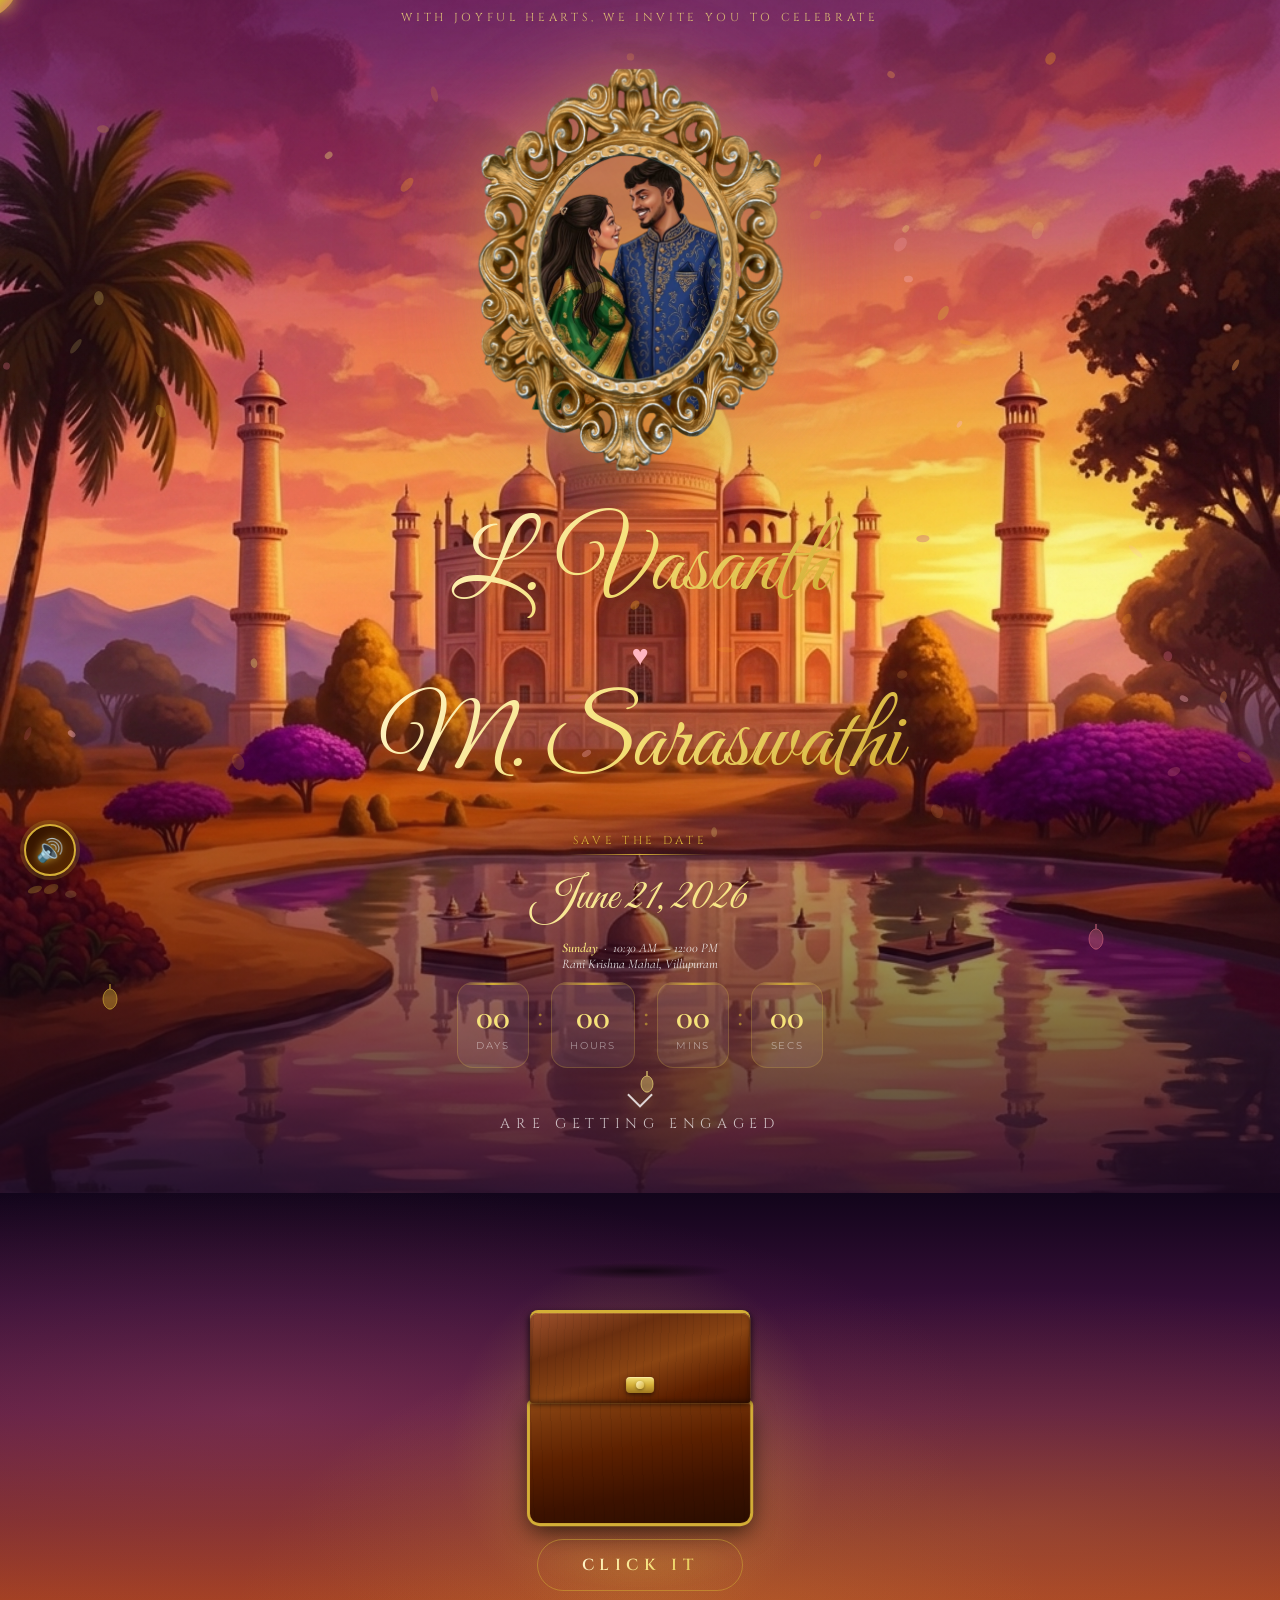
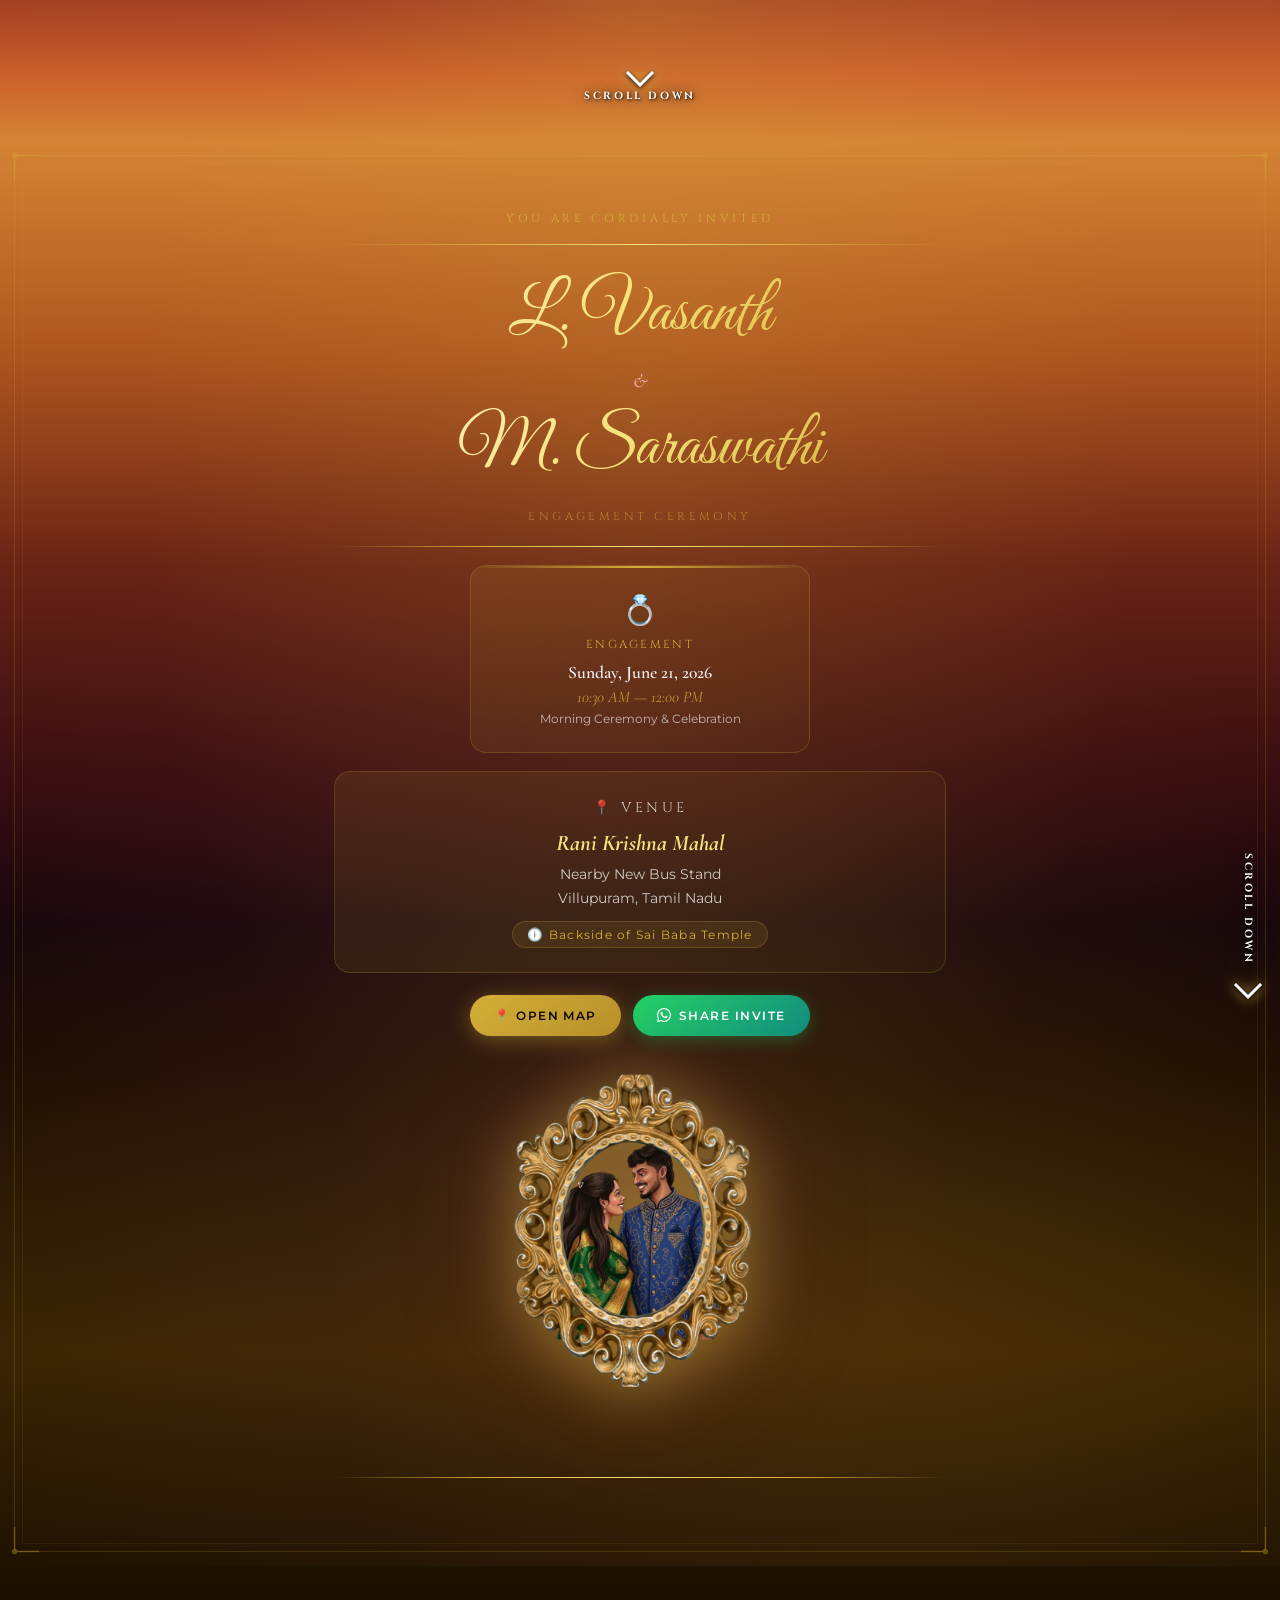
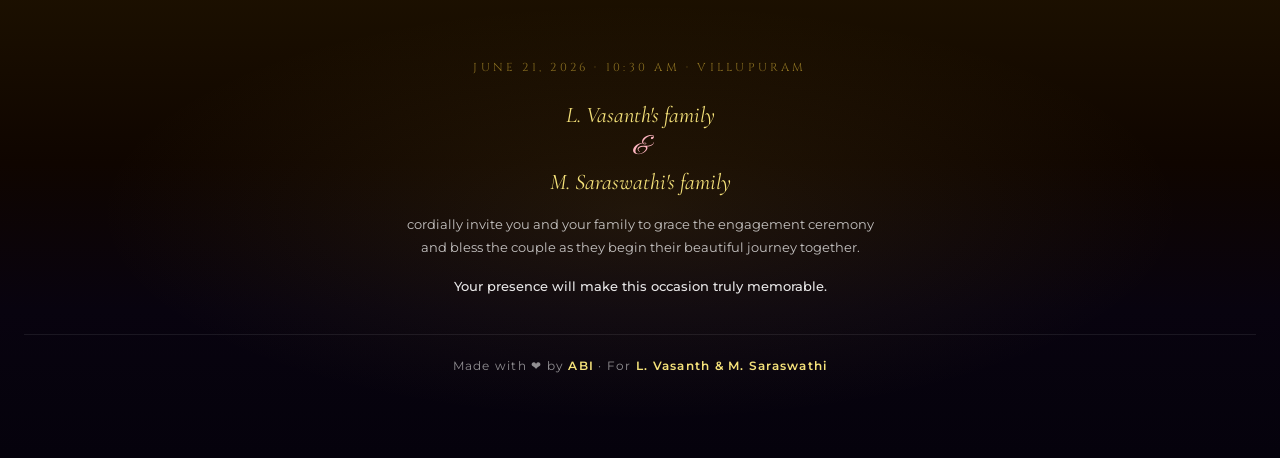
==== commit 5320b358: "Feature: Move Save the Date to page 1, add down arrow above tagline, remove Scroll Down text" ====
--- a/index.html
+++ b/index.html
@@ -218,8 +218,34 @@
       letter-spacing: 0.4em; text-transform: uppercase;
       color: rgba(255,255,255,0.7);
       animation: fadeUp 1s ease 0.9s both;
-      margin-top: 16px;
-    }
+      margin-top: 6px;
+    }
+
+    /* Save the Date on first page */
+    .s1-save-date {
+      margin-top: 12px;
+      padding: 12px 16px 6px;
+      width: 100%;
+      text-align: center;
+      animation: fadeUp 1s ease 1s both;
+    }
+    .s1-save-date .eyebrow { margin-bottom: 6px; }
+    .s1-save-date .gold-line { margin: 6px auto; }
+    .s1-save-date .save-date-title { font-size: clamp(1.6rem, 6vw, 2.8rem); margin: 4px 0; }
+    .s1-save-date .save-date-info { font-size: 0.82rem; margin: 4px 0 10px; }
+    .s1-save-date .countdown { margin-top: 8px; }
+
+    /* Down arrow above ARE GETTING ENGAGED */
+    .s1-down-arrow {
+      width: 18px; height: 18px;
+      border-right: 2.5px solid rgba(255,255,255,0.8);
+      border-bottom: 2.5px solid rgba(255,255,255,0.8);
+      transform: rotate(45deg);
+      margin: 12px auto 4px;
+      filter: drop-shadow(0 0 6px rgba(212,175,55,0.8));
+      animation: bounce 1.4s ease-in-out infinite;
+    }
+
     .scroll-hint {
       position: absolute;
       right: 18px;
@@ -1220,12 +1246,32 @@
     <div class="hero-name">L. Vasanth</div>
     <div class="hero-amp">&#9829;</div>
     <div class="hero-name">M. Saraswathi</div>
+
+    <!-- SAVE THE DATE moved here from section 2 -->
+    <div class="s1-save-date">
+      <p class="eyebrow">Save The Date</p>
+      <div class="gold-line"></div>
+      <div class="save-date-title">June 21, 2026</div>
+      <p class="save-date-info">
+        <span>Sunday</span> &nbsp;&middot;&nbsp; 10:30 AM &mdash; 12:00 PM<br/>
+        Rani Krishna Mahal, Villupuram
+      </p>
+      <!-- Countdown -->
+      <div class="countdown">
+        <div class="cd-item"><div class="cd-num" id="days">00</div><div class="cd-lbl">Days</div></div>
+        <div class="cd-sep">:</div>
+        <div class="cd-item"><div class="cd-num" id="hours">00</div><div class="cd-lbl">Hours</div></div>
+        <div class="cd-sep">:</div>
+        <div class="cd-item"><div class="cd-num" id="mins">00</div><div class="cd-lbl">Mins</div></div>
+        <div class="cd-sep">:</div>
+        <div class="cd-item"><div class="cd-num" id="secs">00</div><div class="cd-lbl">Secs</div></div>
+      </div>
+    </div>
+
+    <!-- Down arrow above tagline -->
+    <div class="s1-down-arrow"></div>
+
     <p class="hero-tagline">Are Getting Engaged</p>
-  </div>
-
-  <div class="scroll-hint">
-    <span>Scroll Down</span>
-    <div class="scroll-arrow"></div>
   </div>
 </section>
 
@@ -1235,39 +1281,7 @@
 <section id="s2">
   <div class="s2-inner">
 
-    <!-- SAVE THE DATE -->
-    <div class="save-date-block">
-      <p class="eyebrow reveal">Save The Date</p>
-      <div class="gold-line reveal d1"></div>
-      <div class="save-date-title reveal d1">June 21, 2026</div>
-      <p class="save-date-info reveal d2">
-        <span>Sunday</span> &nbsp;&middot;&nbsp; 10:30 AM &mdash; 12:00 PM<br/>
-        Rani Krishna Mahal, Villupuram
-      </p>
-
-      <!-- Countdown -->
-      <div class="countdown reveal d3">
-        <div class="cd-item">
-          <div class="cd-num" id="days">00</div>
-          <div class="cd-lbl">Days</div>
-        </div>
-        <div class="cd-sep">:</div>
-        <div class="cd-item">
-          <div class="cd-num" id="hours">00</div>
-          <div class="cd-lbl">Hours</div>
-        </div>
-        <div class="cd-sep">:</div>
-        <div class="cd-item">
-          <div class="cd-num" id="mins">00</div>
-          <div class="cd-lbl">Mins</div>
-        </div>
-        <div class="cd-sep">:</div>
-        <div class="cd-item">
-          <div class="cd-num" id="secs">00</div>
-          <div class="cd-lbl">Secs</div>
-        </div>
-      </div>
-    </div>
+    <!-- Save the Date moved to Section 1 -->
 
 
     <!-- WOODEN 3D RING BOX -->
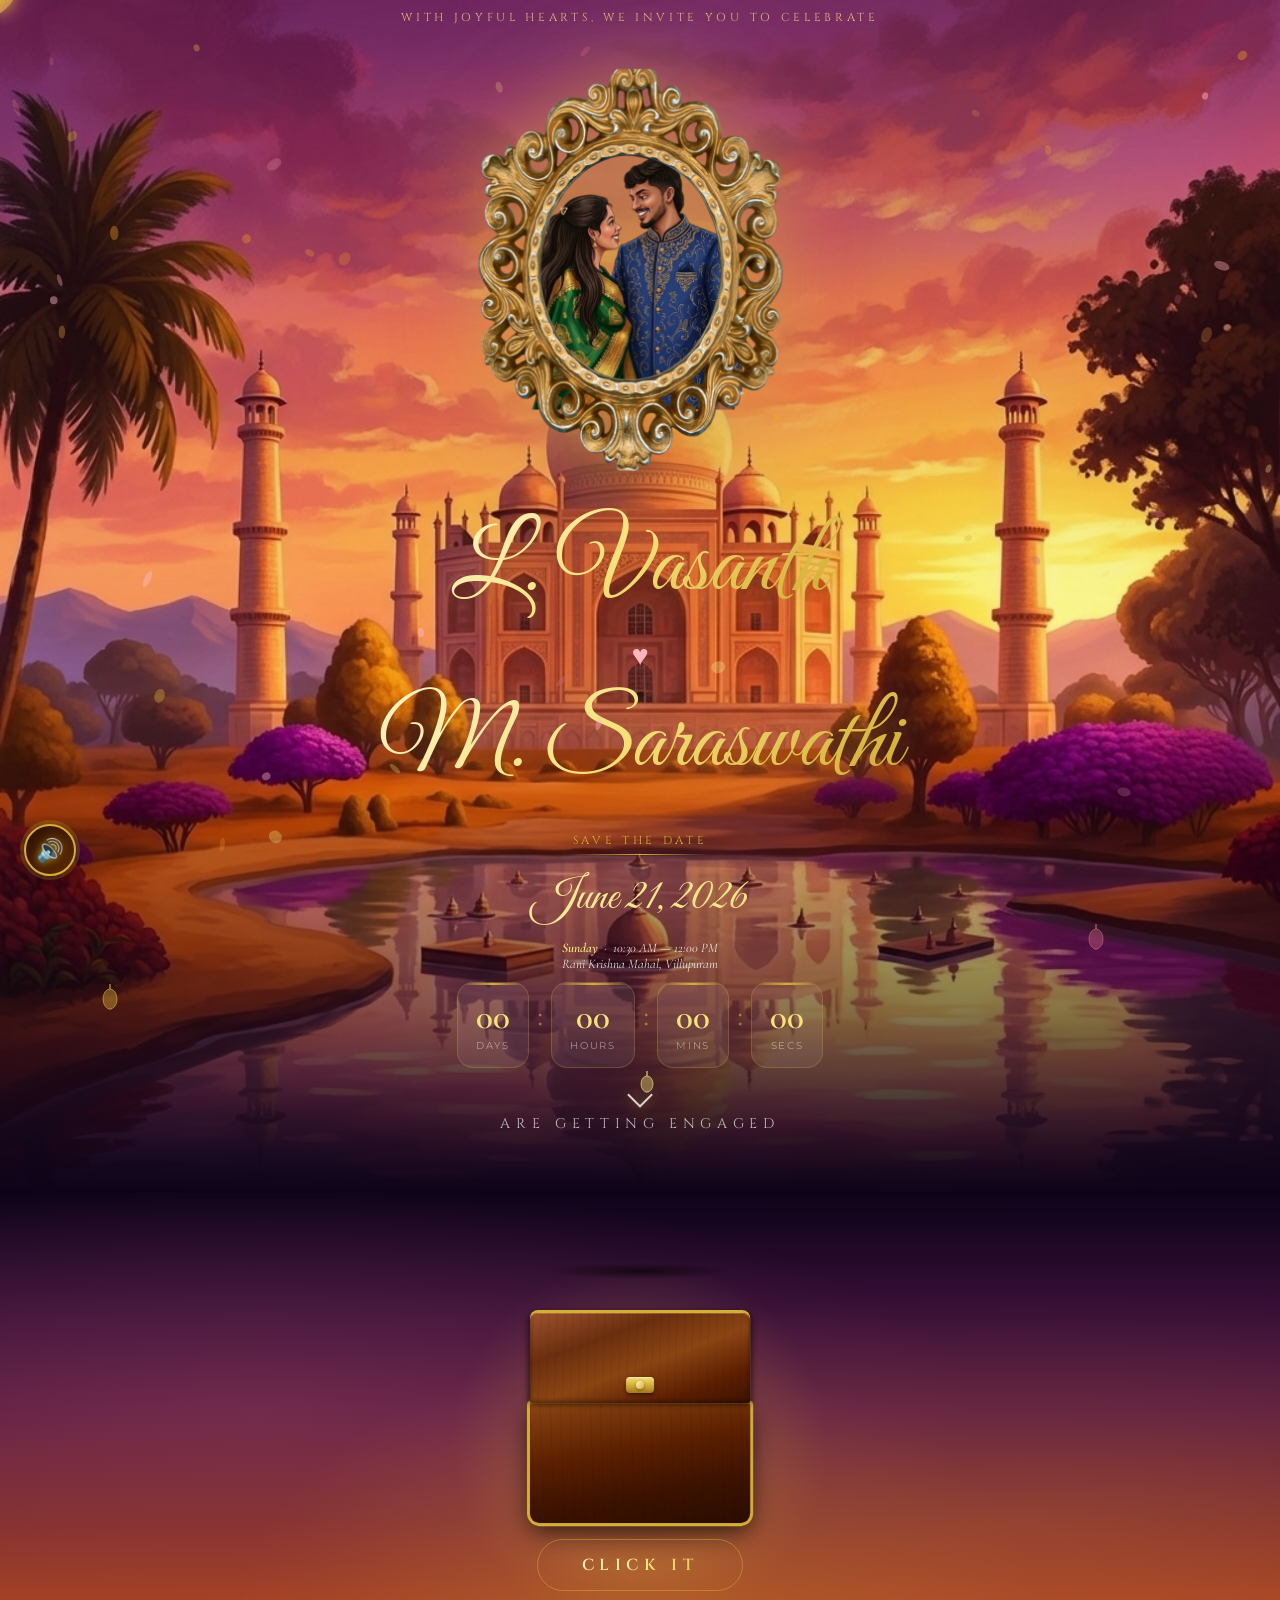
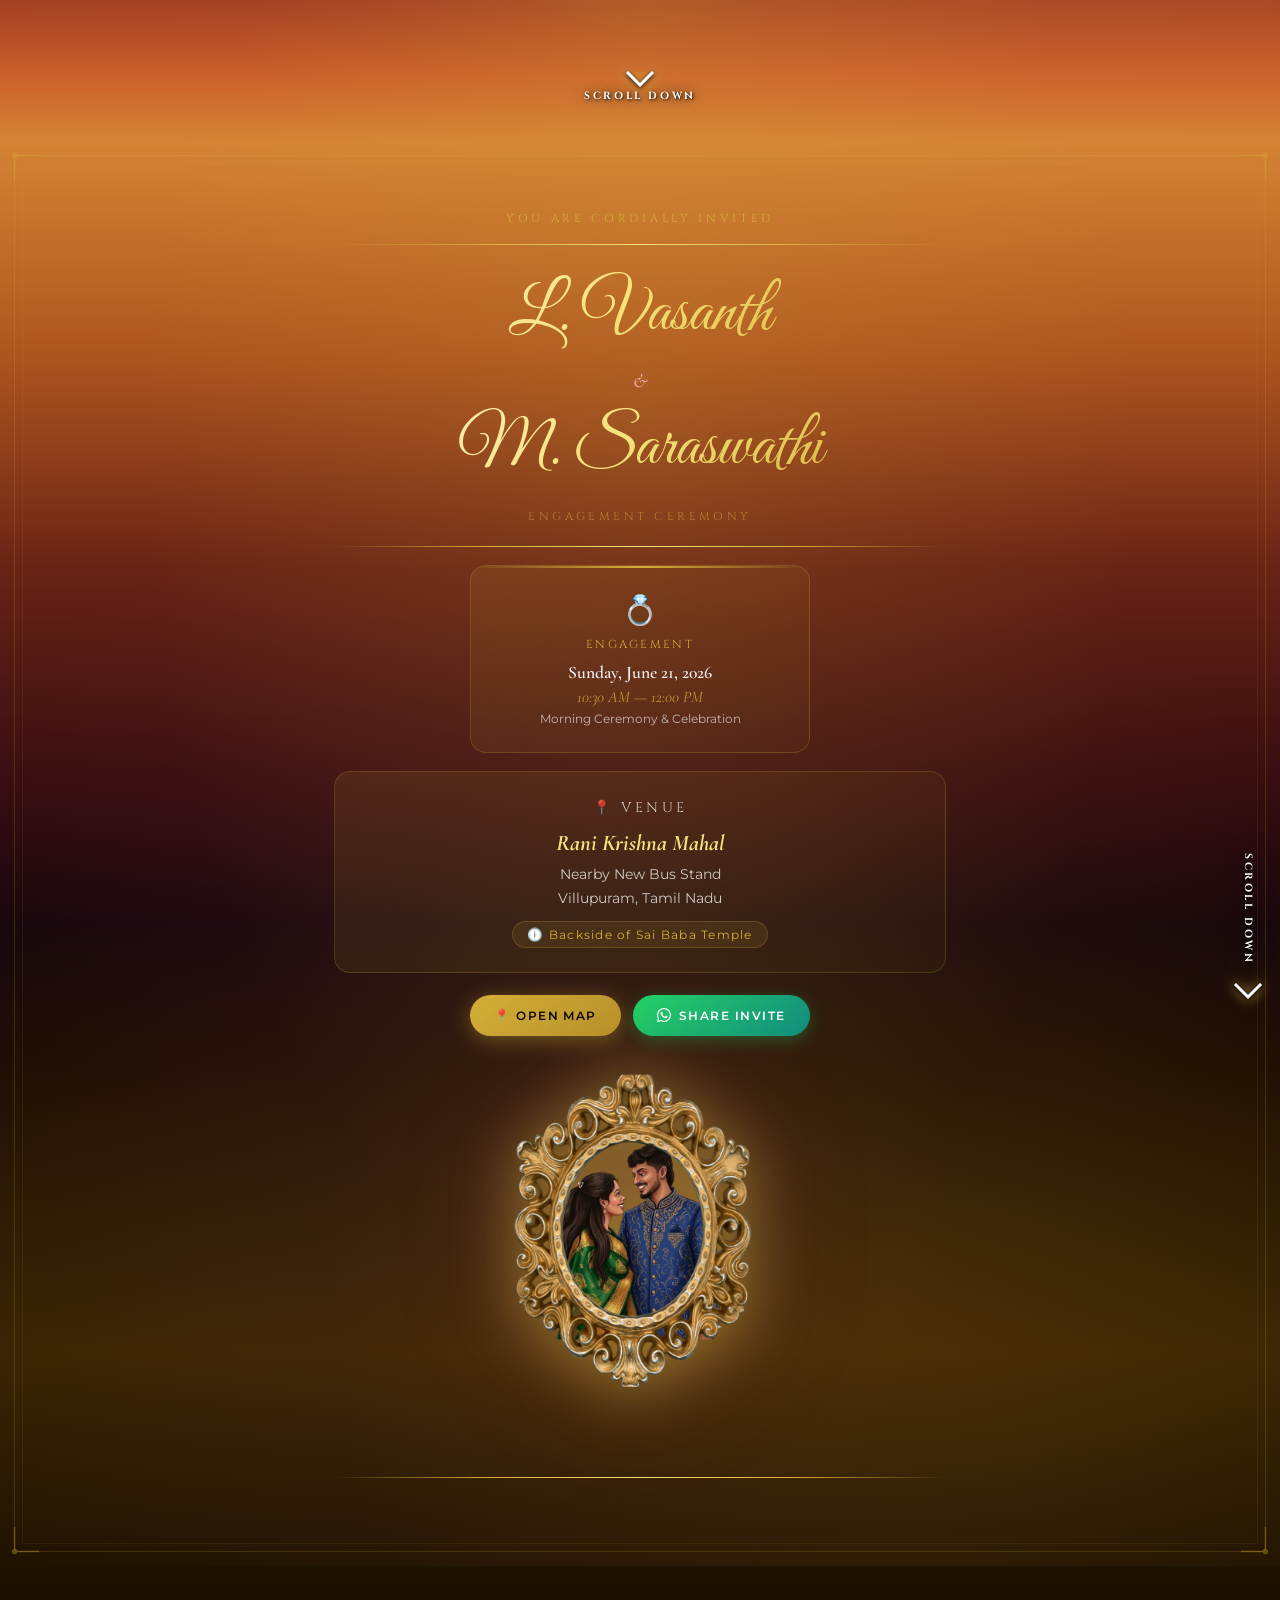
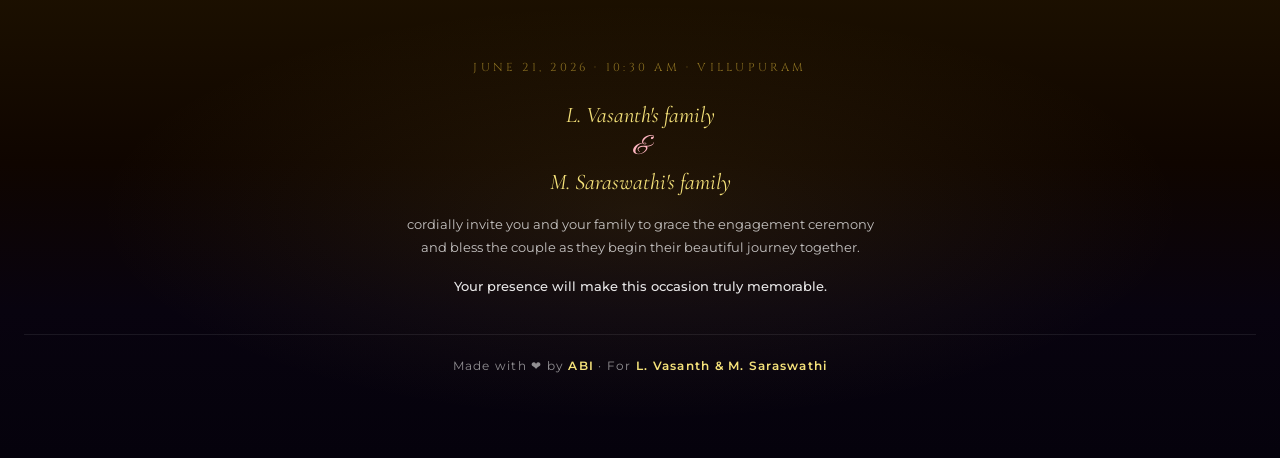
==== commit b9ae4929: "UI: Seamlessly blend section 1 and section 2 backgrounds by fading the sunset image into solid dark " ====
--- a/index.html
+++ b/index.html
@@ -161,8 +161,9 @@
       background: linear-gradient(to bottom,
         rgba(13,3,24,0.2) 0%,
         rgba(74,16,64,0.08) 30%,
-        rgba(0,0,0,0.0) 55%,
-        rgba(13,3,24,0.75) 100%);
+        rgba(0,0,0,0.0) 60%,
+        rgba(13,3,24,0.5) 85%,
+        rgba(13,3,24,1) 100%);
     }
     .s1-content {
       position: relative; z-index: 2;
@@ -327,7 +328,7 @@
       position: relative;
       overflow: hidden;
       background: linear-gradient(180deg,
-        rgba(13,3,24,0.97)   0%,
+        rgba(13,3,24,1)      0%,
         rgba(45,10,50,0.95)  20%,
         rgba(80,20,60,0.92)  40%,
         rgba(120,40,40,0.92) 60%,
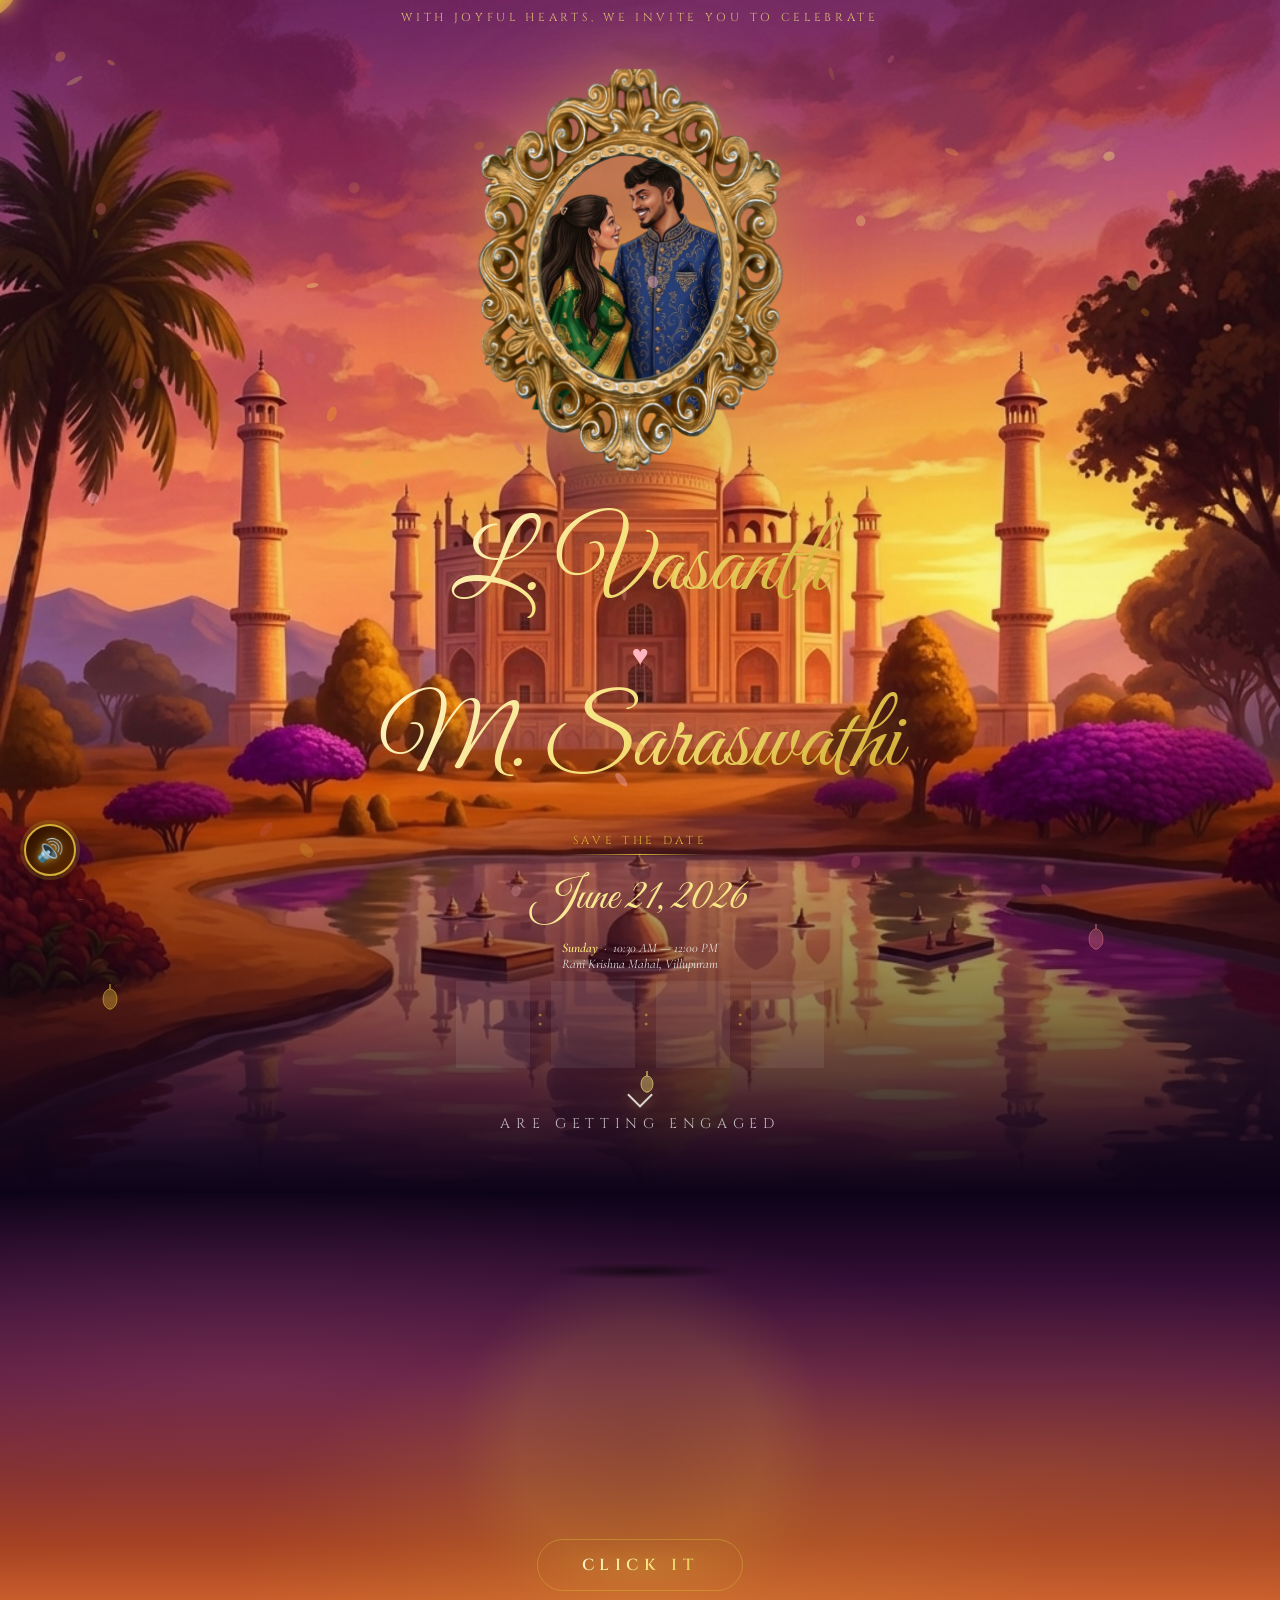
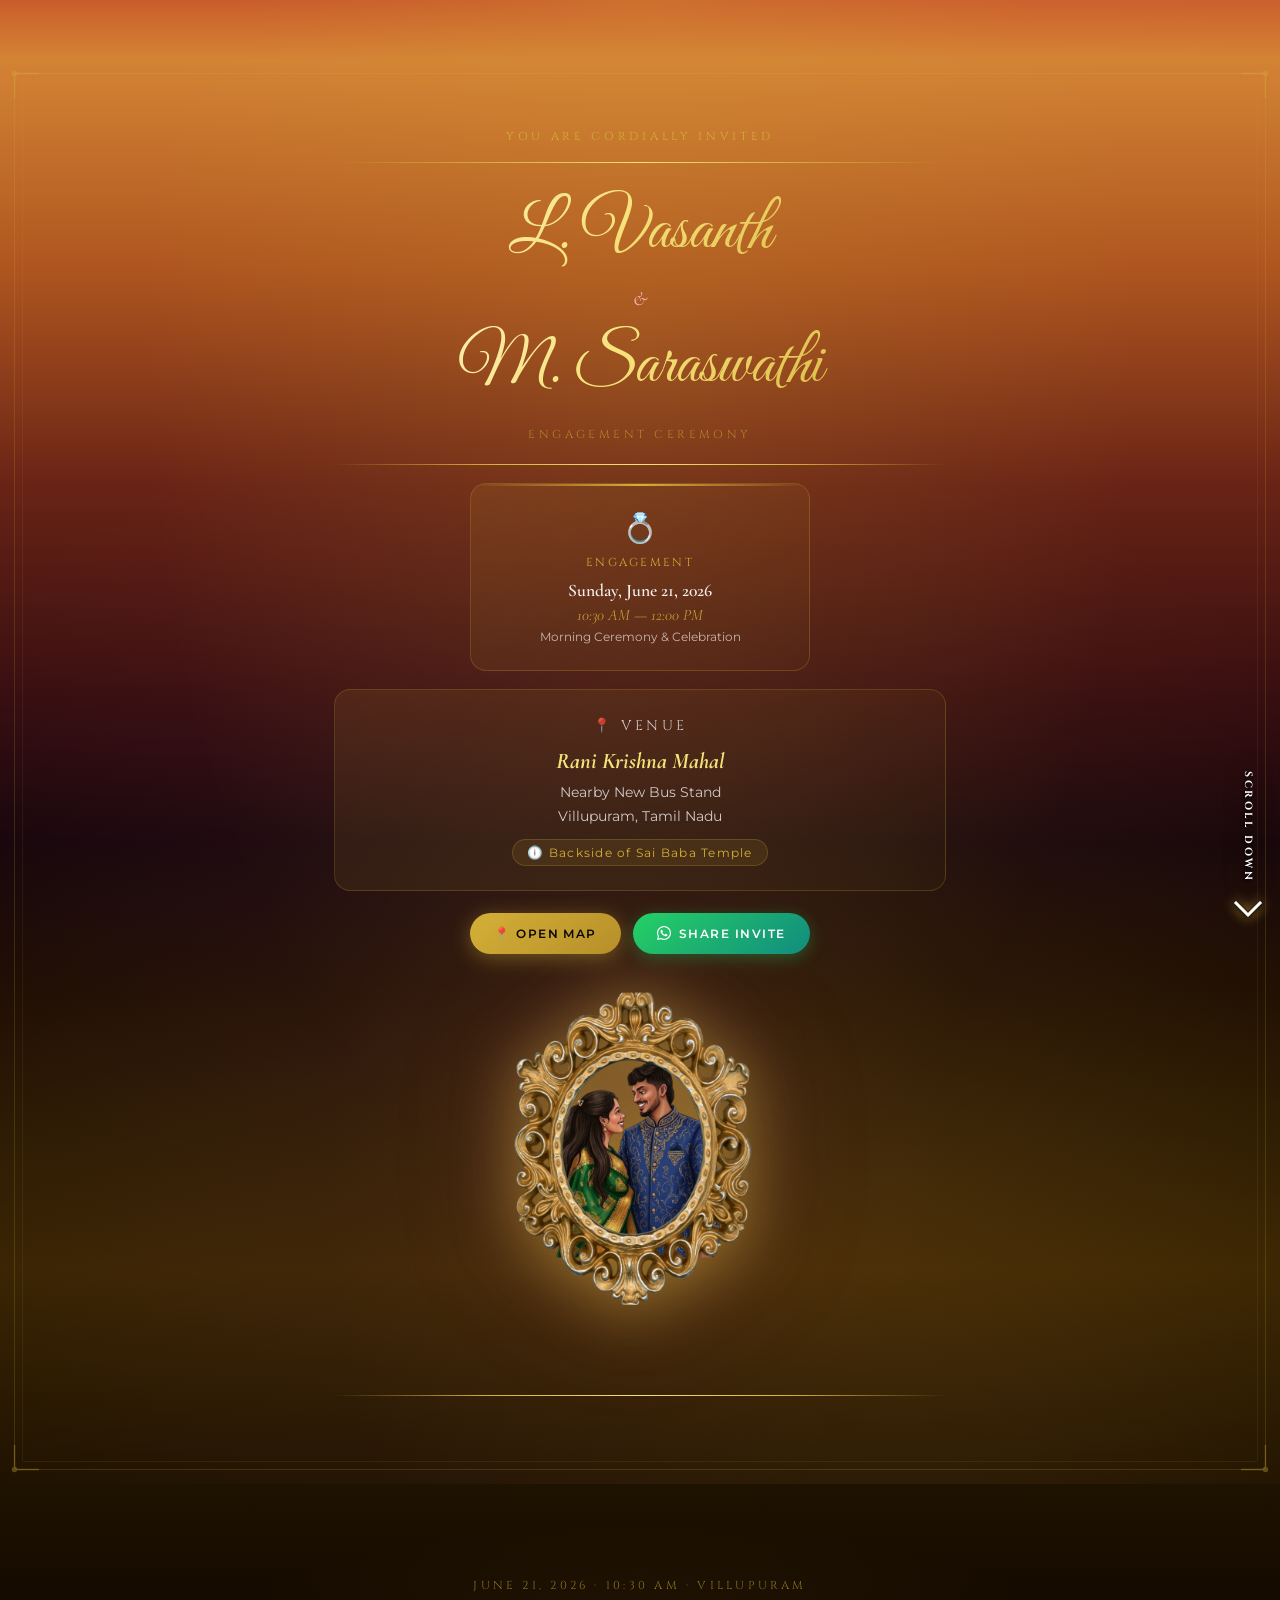
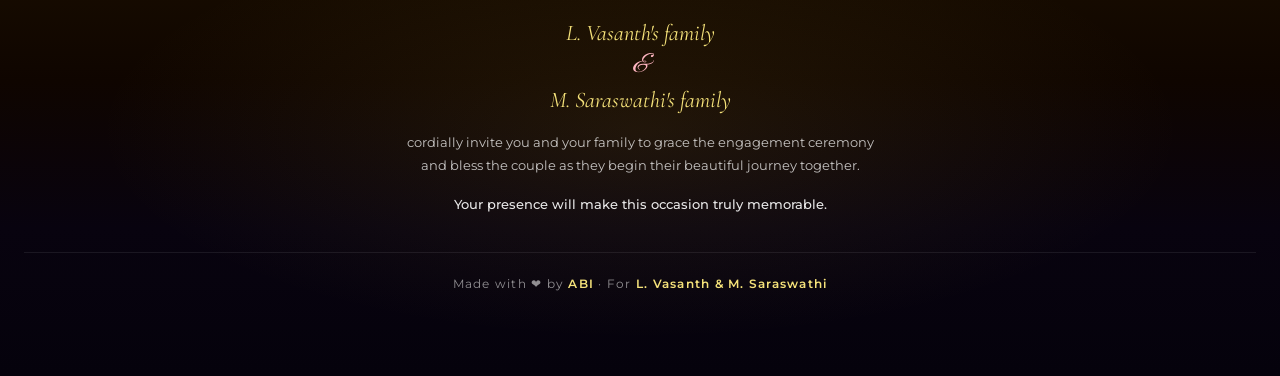
==== commit 32e7d3af: "UI: Change ring box message to custom quote and remove scroll down hint" ====
--- a/index.html
+++ b/index.html
@@ -1336,11 +1336,7 @@
       <p class="ring-opened-msg" id="ringMsg"></p>
     </div>
 
-    <!-- Scroll hint centered below button -->
-    <div class="scroll-hint-bottom">
-      <div class="scroll-arrow-bottom"></div>
-      <span>Scroll Down</span>
-    </div>
+    <!-- Scroll hint removed per user request -->
 
   </div>
 
@@ -1602,7 +1598,7 @@
 
     // Message
     setTimeout(function(){
-      if(msg) msg.textContent = 'L. Vasanth \u2665 M. Saraswathi';
+      if(msg) msg.textContent = 'Hearts entwined, a love story defined!!!';
     }, 1800);
 
     if(btn) btn.querySelector('.rb-btn-text').textContent = 'Close';
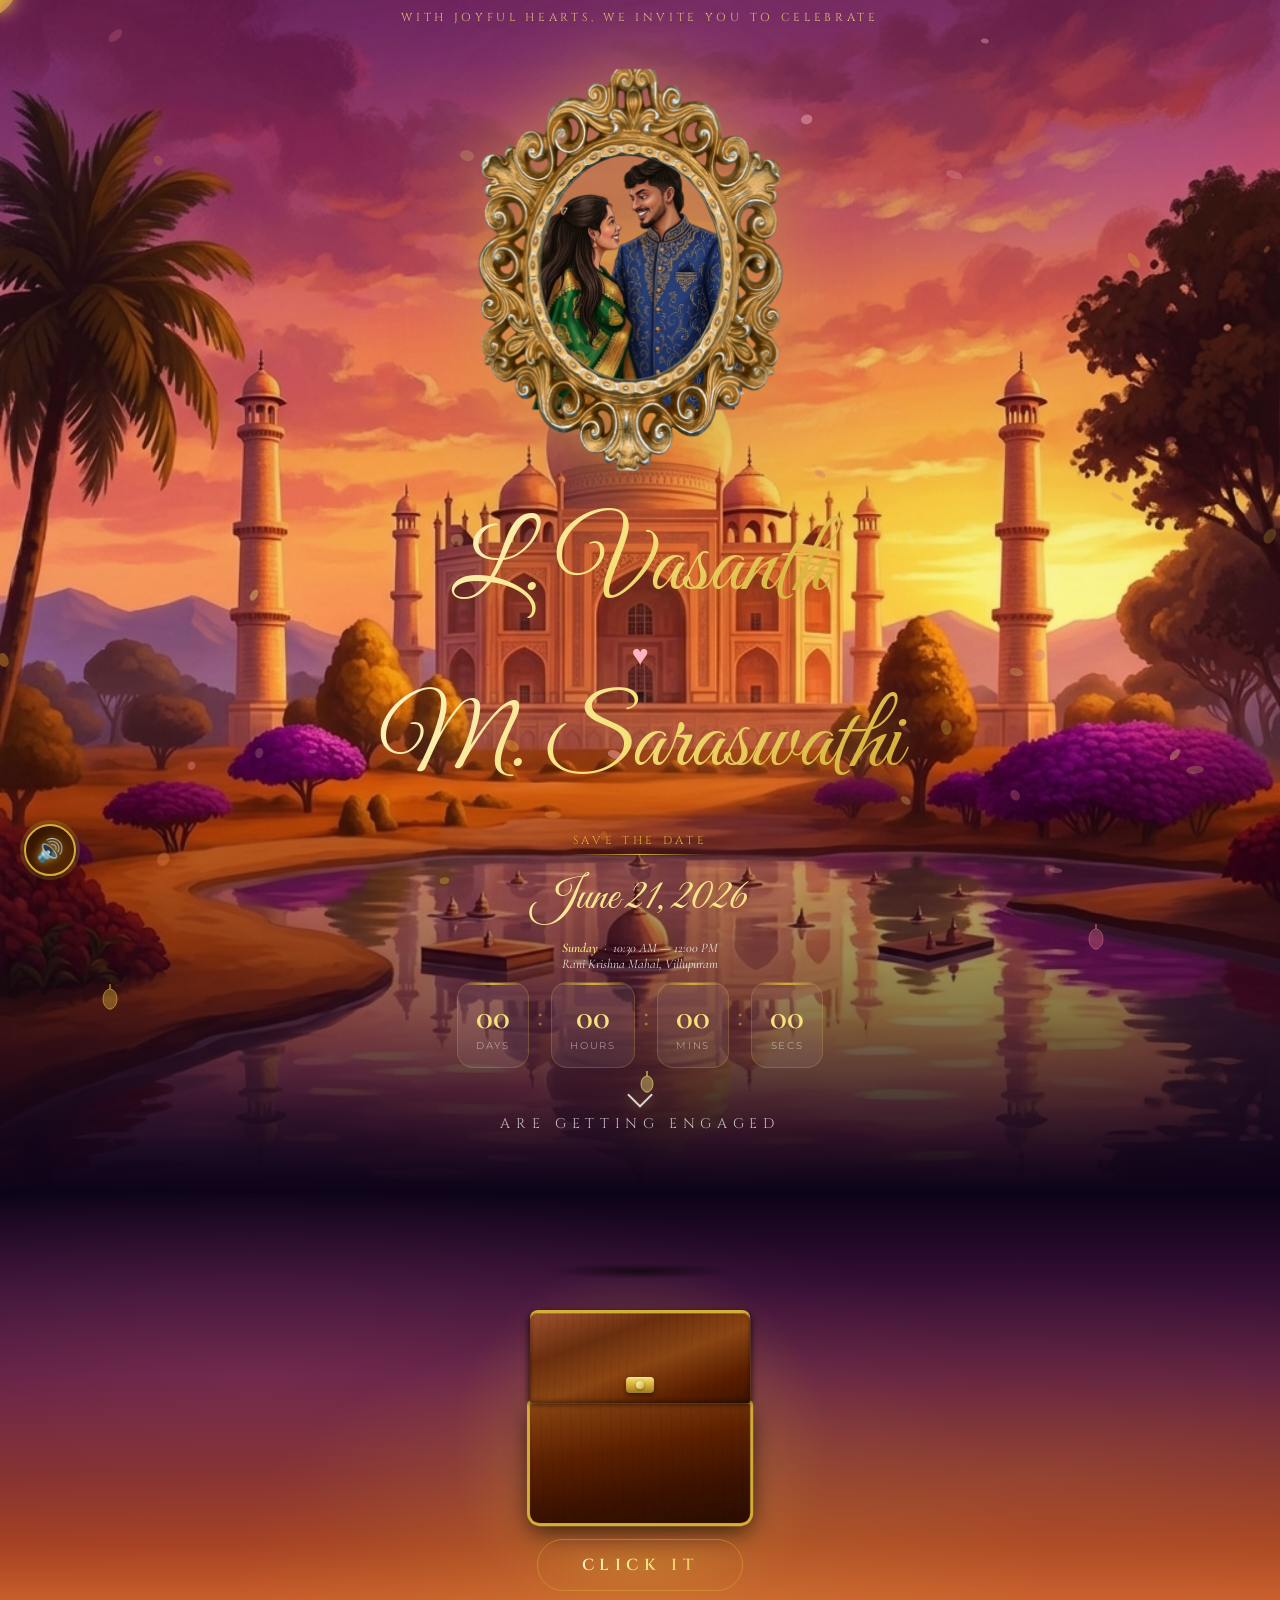
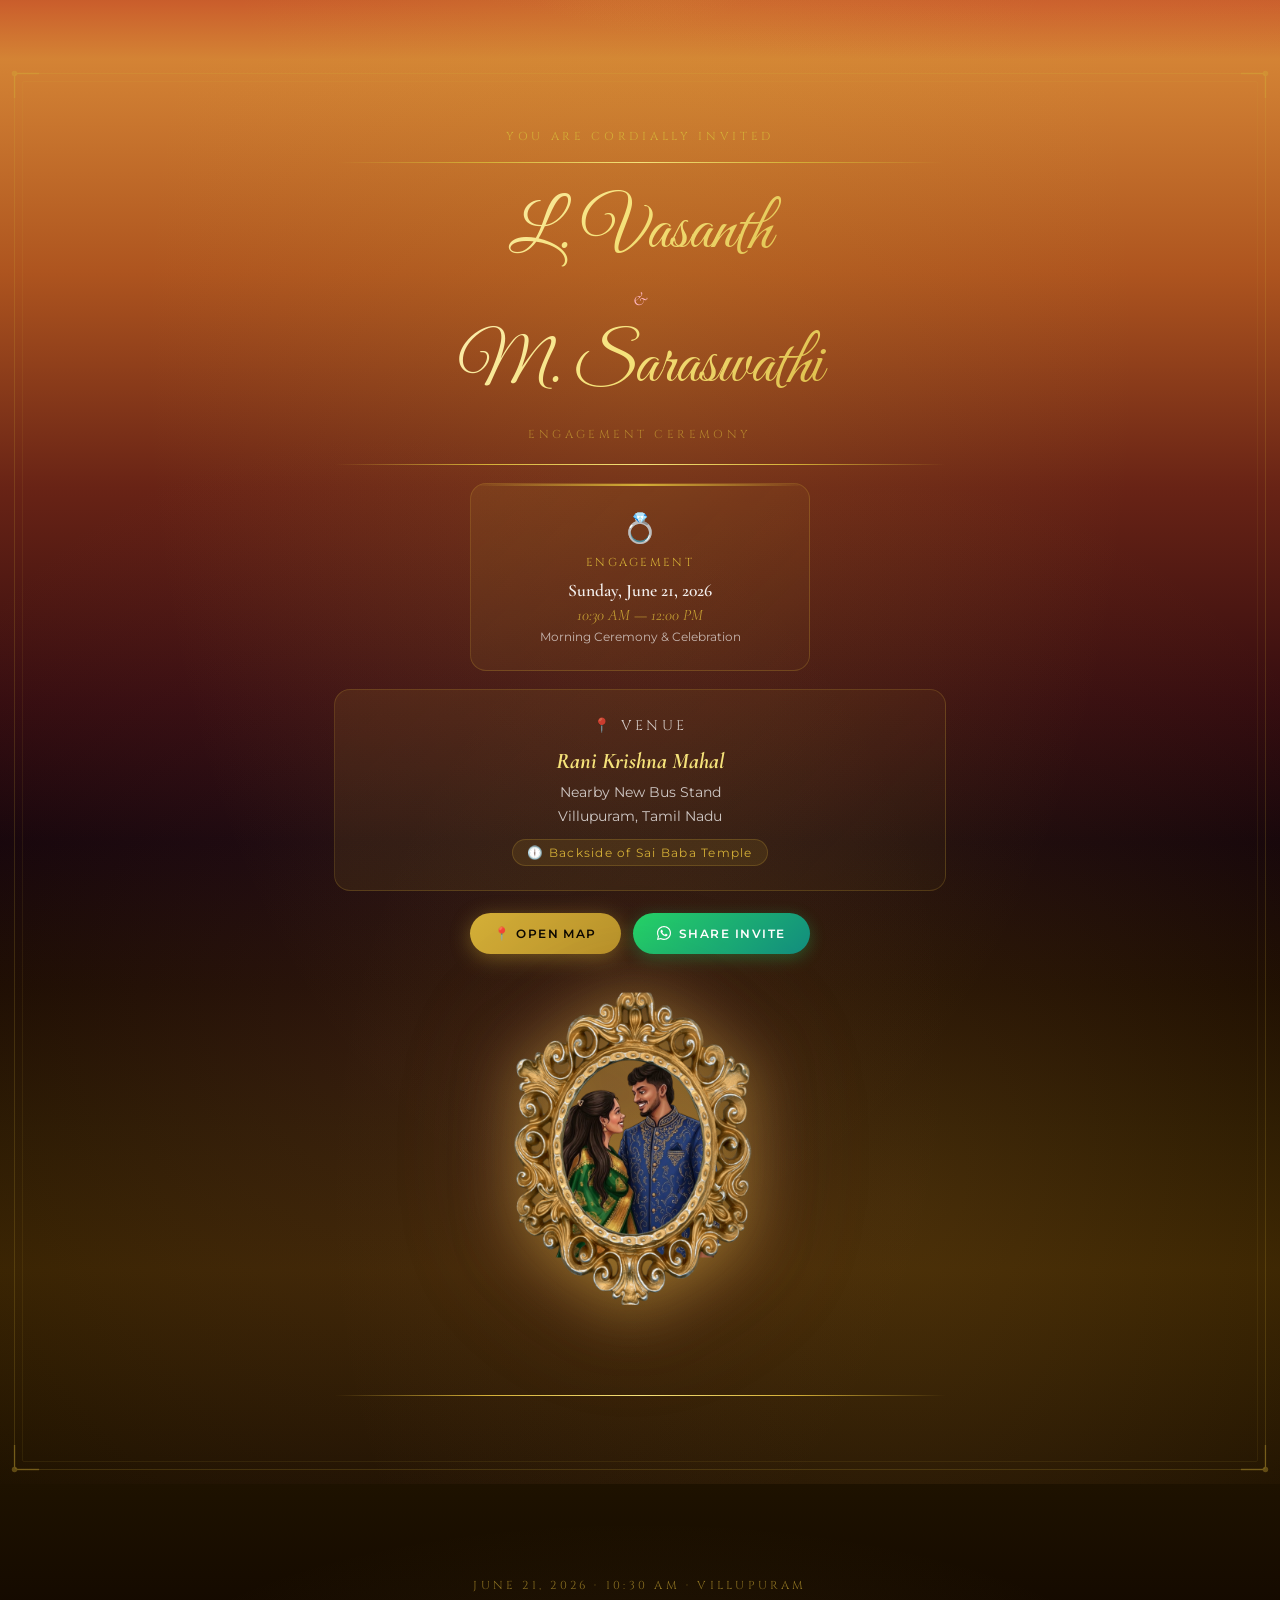
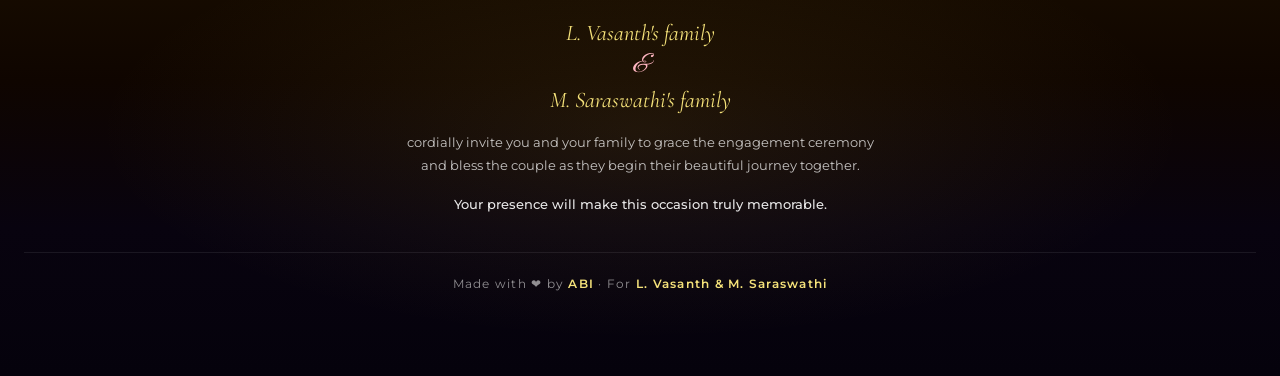
==== commit 6f0eb41a: "UI: Remove vertical scroll down hint from golden invitation section" ====
--- a/index.html
+++ b/index.html
@@ -1398,10 +1398,6 @@
     <div class="gold-line-full reveal d5" style="margin-top:26px;"></div>
   </div>
 
-  <div class="scroll-hint">
-    <span>Scroll Down</span>
-    <div class="scroll-arrow"></div>
-  </div>
 </section>
 
 <!-- ============================================================
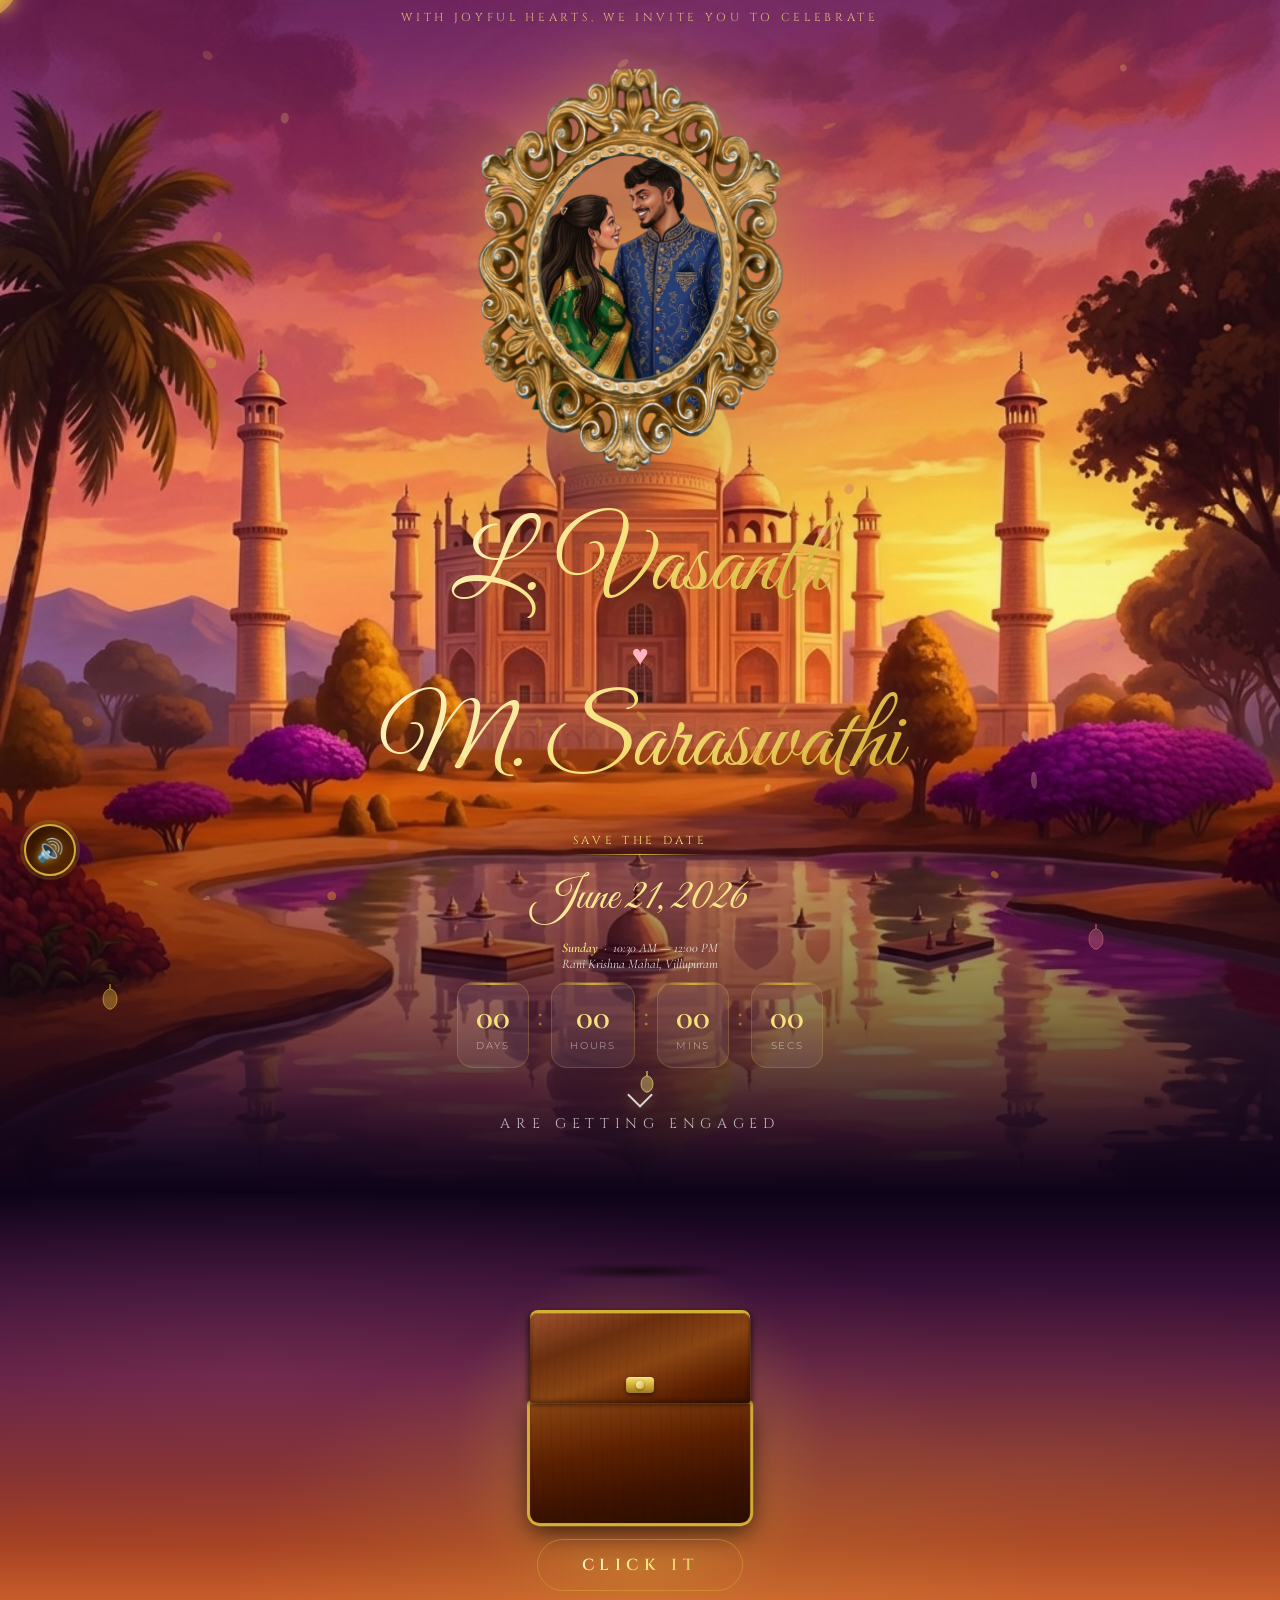
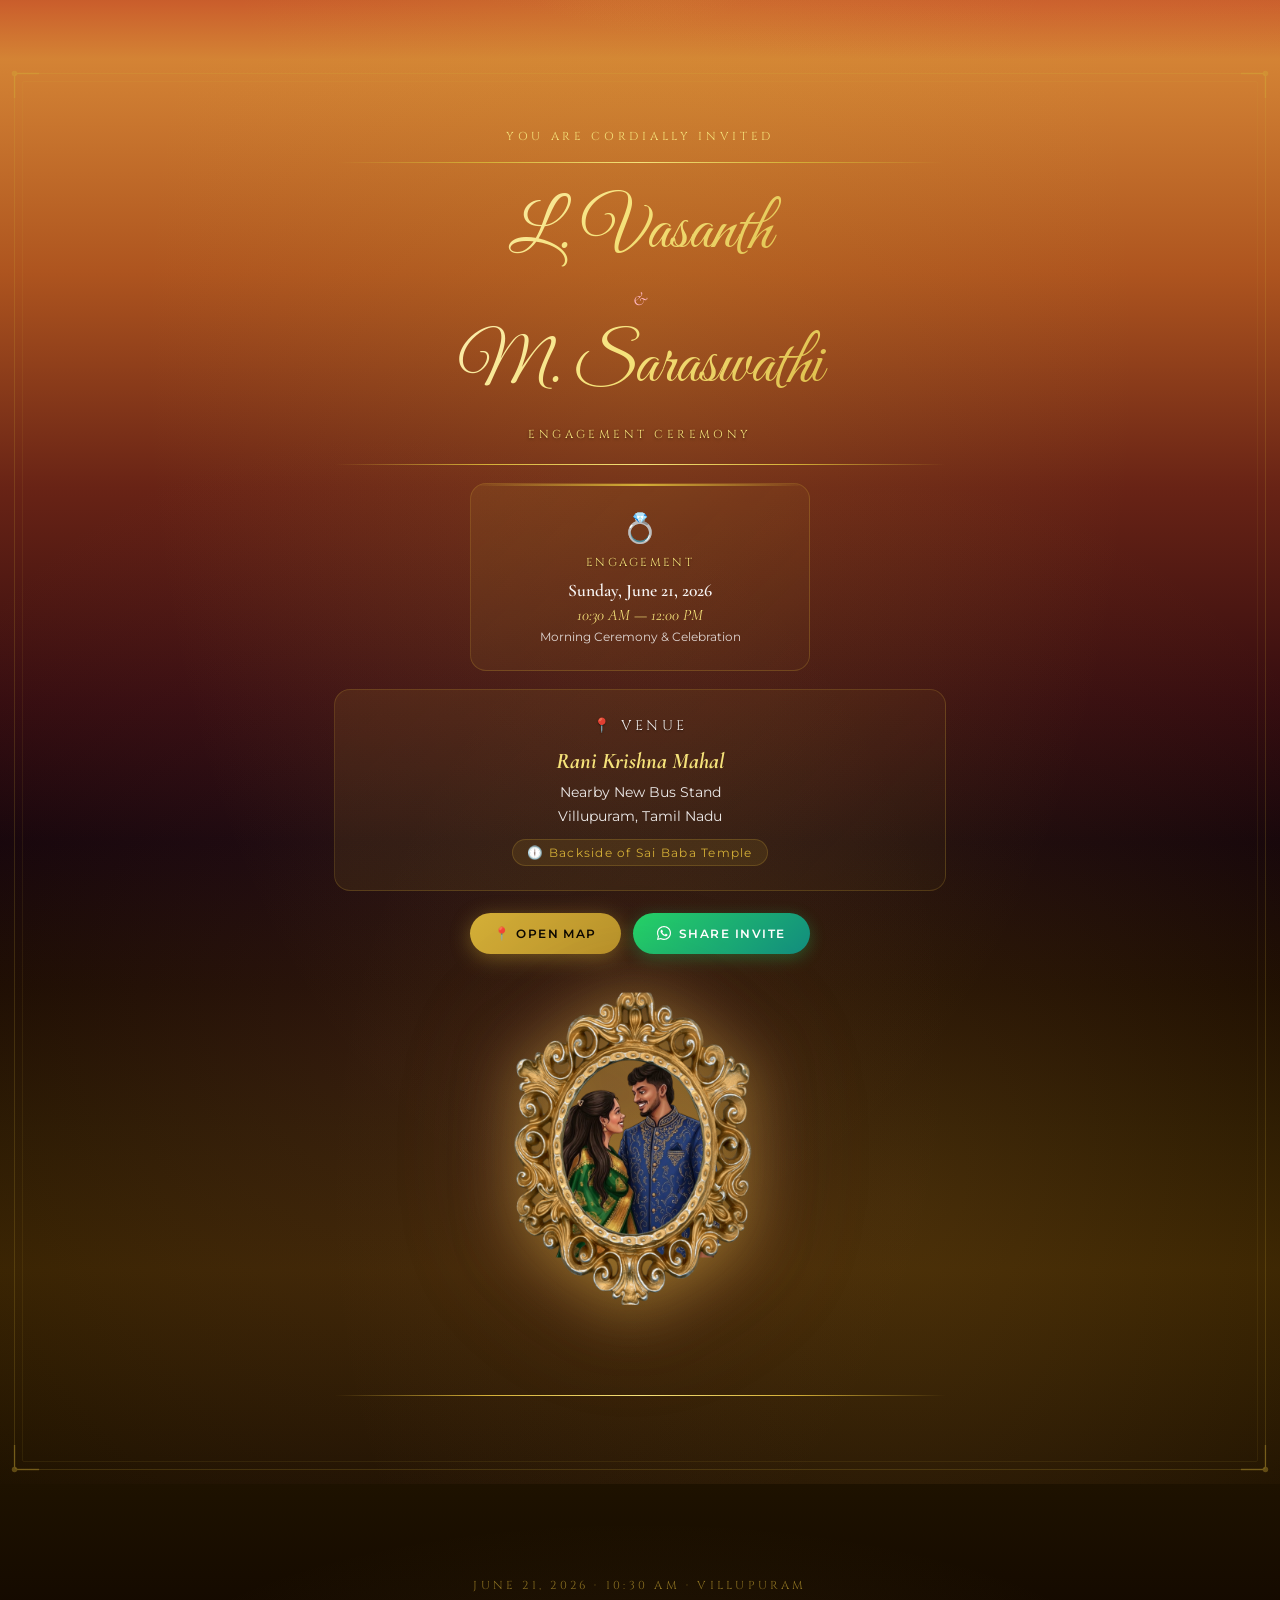
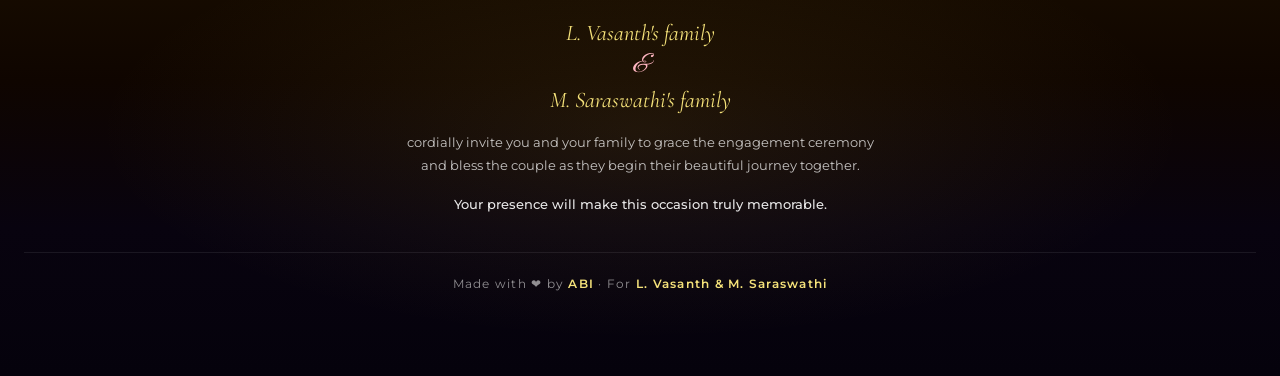
==== commit 1119dbd3: "UI: Increase brightness and contrast of invitation text elements for better visibility" ====
--- a/index.html
+++ b/index.html
@@ -142,7 +142,7 @@
     .eyebrow {
       font-family: 'Cinzel', serif;
       font-size: 0.72rem; letter-spacing: 0.32em;
-      text-transform: uppercase; color: var(--gold);
+      text-transform: uppercase; color: var(--gold-light);
     }
 
     /* ================================================
@@ -557,7 +557,8 @@
     }
     .invite-sub {
       font-family:'Cinzel',serif; font-size:0.72rem; letter-spacing:0.3em;
-      text-transform:uppercase; color:rgba(212,175,55,0.6); margin:10px 0 22px;
+      text-transform:uppercase; color:var(--gold-light); margin:10px 0 22px;
+      text-shadow: 0 1px 3px rgba(0,0,0,0.5);
     }
 
     /* Event card */
@@ -573,10 +574,10 @@
       background:linear-gradient(90deg,transparent,var(--gold),transparent);
     }
     .evt-icon  { font-size:1.8rem; display:block; margin-bottom:10px; }
-    .evt-type  { font-family:'Cinzel',serif; font-size:0.72rem; letter-spacing:0.2em; color:var(--gold); text-transform:uppercase; margin-bottom:10px; }
-    .evt-date  { font-family:'Cormorant Garamond',serif; font-size:1.1rem; font-weight:600; color:rgba(255,255,255,0.92); margin-bottom:4px; }
-    .evt-time  { font-family:'Cormorant Garamond',serif; font-style:italic; font-size:1rem; color:rgba(212,175,55,0.85); margin-bottom:4px; }
-    .evt-note  { font-size:0.78rem; color:rgba(255,255,255,0.65); }
+    .evt-type  { font-family:'Cinzel',serif; font-size:0.72rem; letter-spacing:0.2em; color:var(--gold-light); text-transform:uppercase; margin-bottom:10px; text-shadow: 0 1px 2px rgba(0,0,0,0.4); }
+    .evt-date  { font-family:'Cormorant Garamond',serif; font-size:1.1rem; font-weight:600; color:rgba(255,255,255,0.95); margin-bottom:4px; }
+    .evt-time  { font-family:'Cormorant Garamond',serif; font-style:italic; font-size:1rem; color:var(--gold-light); margin-bottom:4px; }
+    .evt-note  { font-size:0.78rem; color:rgba(255,255,255,0.8); }
 
     /* Venue card */
     .venue-card {
@@ -585,9 +586,9 @@
       border-radius:16px; padding:24px 20px;
       margin:18px 0;
     }
-    .vc-label { font-family:'Cinzel',serif; font-size:0.68rem; letter-spacing:0.24em; color:rgba(212,175,55,0.55); text-transform:uppercase; margin-bottom:8px; }
+    .vc-label { font-family:'Cinzel',serif; font-size:0.68rem; letter-spacing:0.24em; color:var(--gold-light); text-transform:uppercase; margin-bottom:8px; text-shadow: 0 1px 2px rgba(0,0,0,0.4); }
     .venue-card h3 { font-family:'Cormorant Garamond',serif; font-style:italic; font-size:1.4rem; color:var(--gold-light); margin-bottom:6px; }
-    .venue-card p  { font-size:0.88rem; color:rgba(255,255,255,0.75); line-height:1.75; }
+    .venue-card p  { font-size:0.88rem; color:rgba(255,255,255,0.9); line-height:1.75; }
     .landmark-chip {
       display:inline-block; margin-top:10px;
       padding:5px 14px; border-radius:20px;
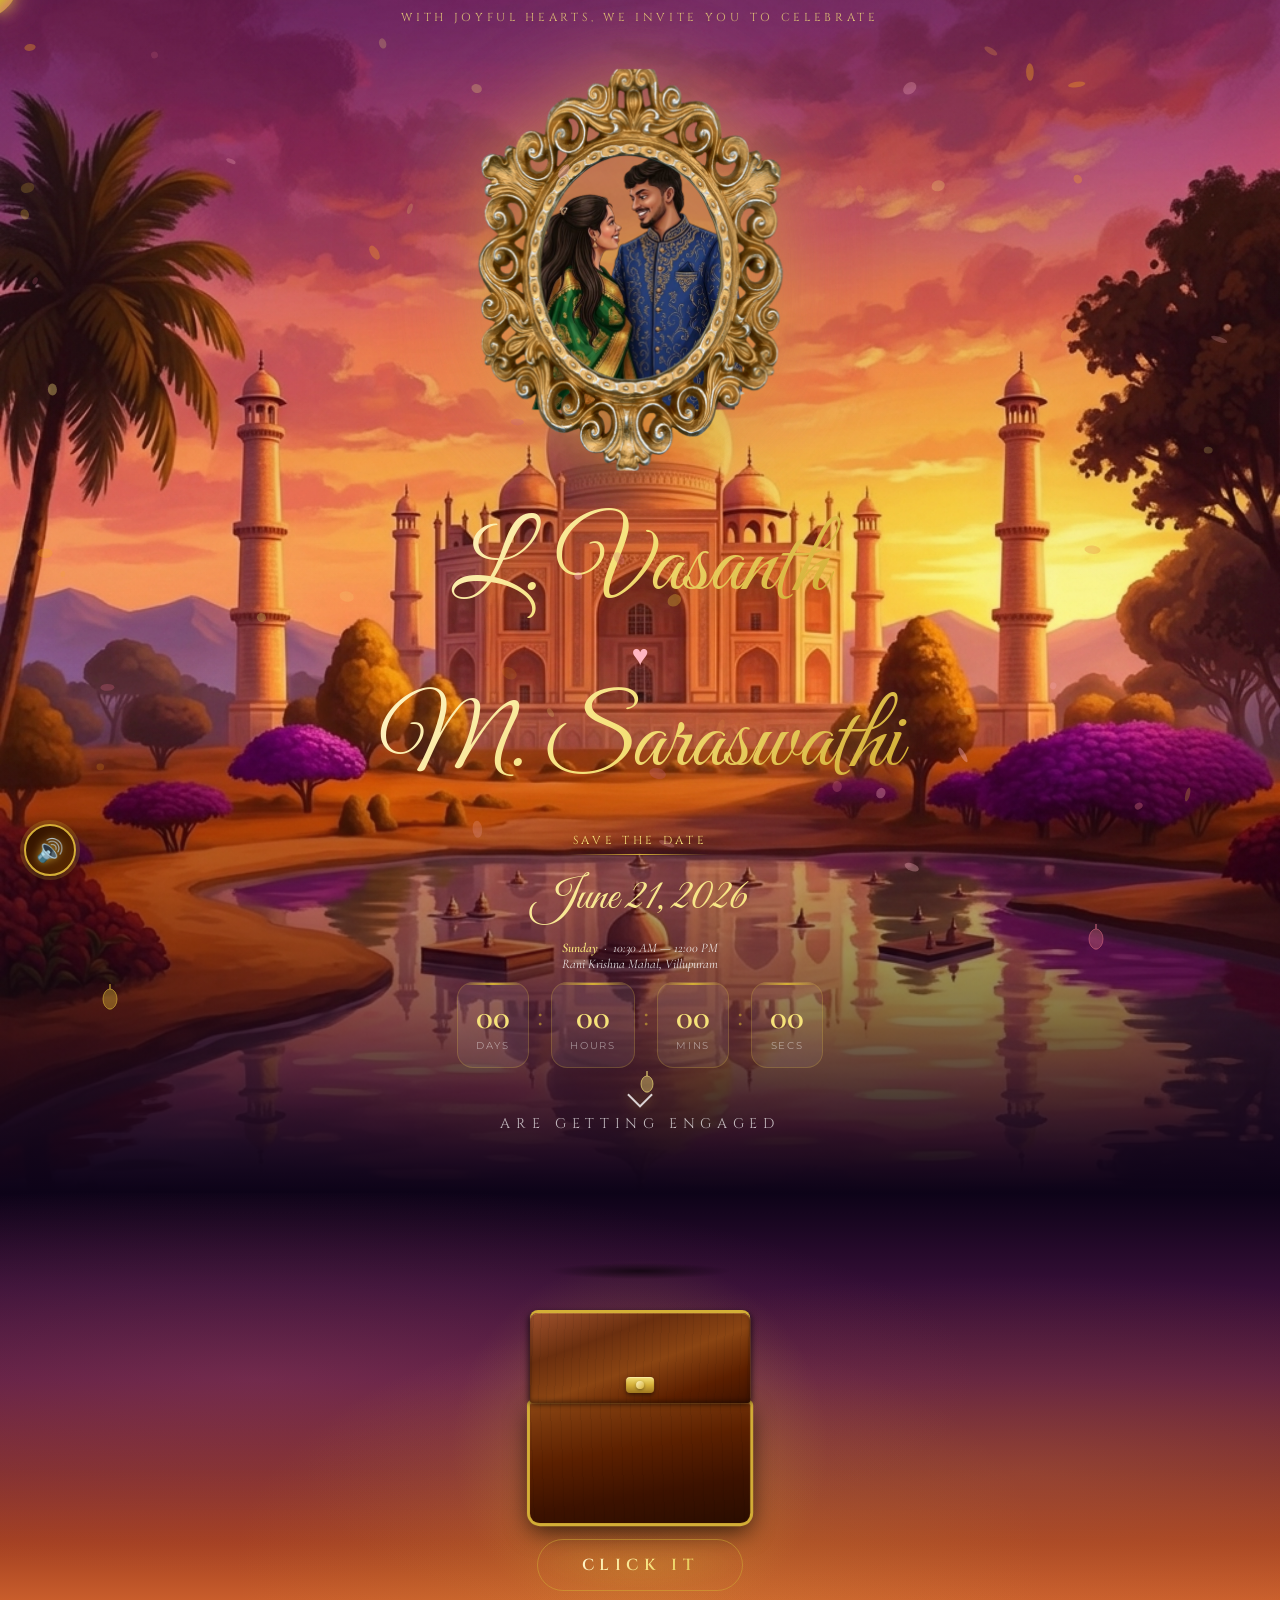
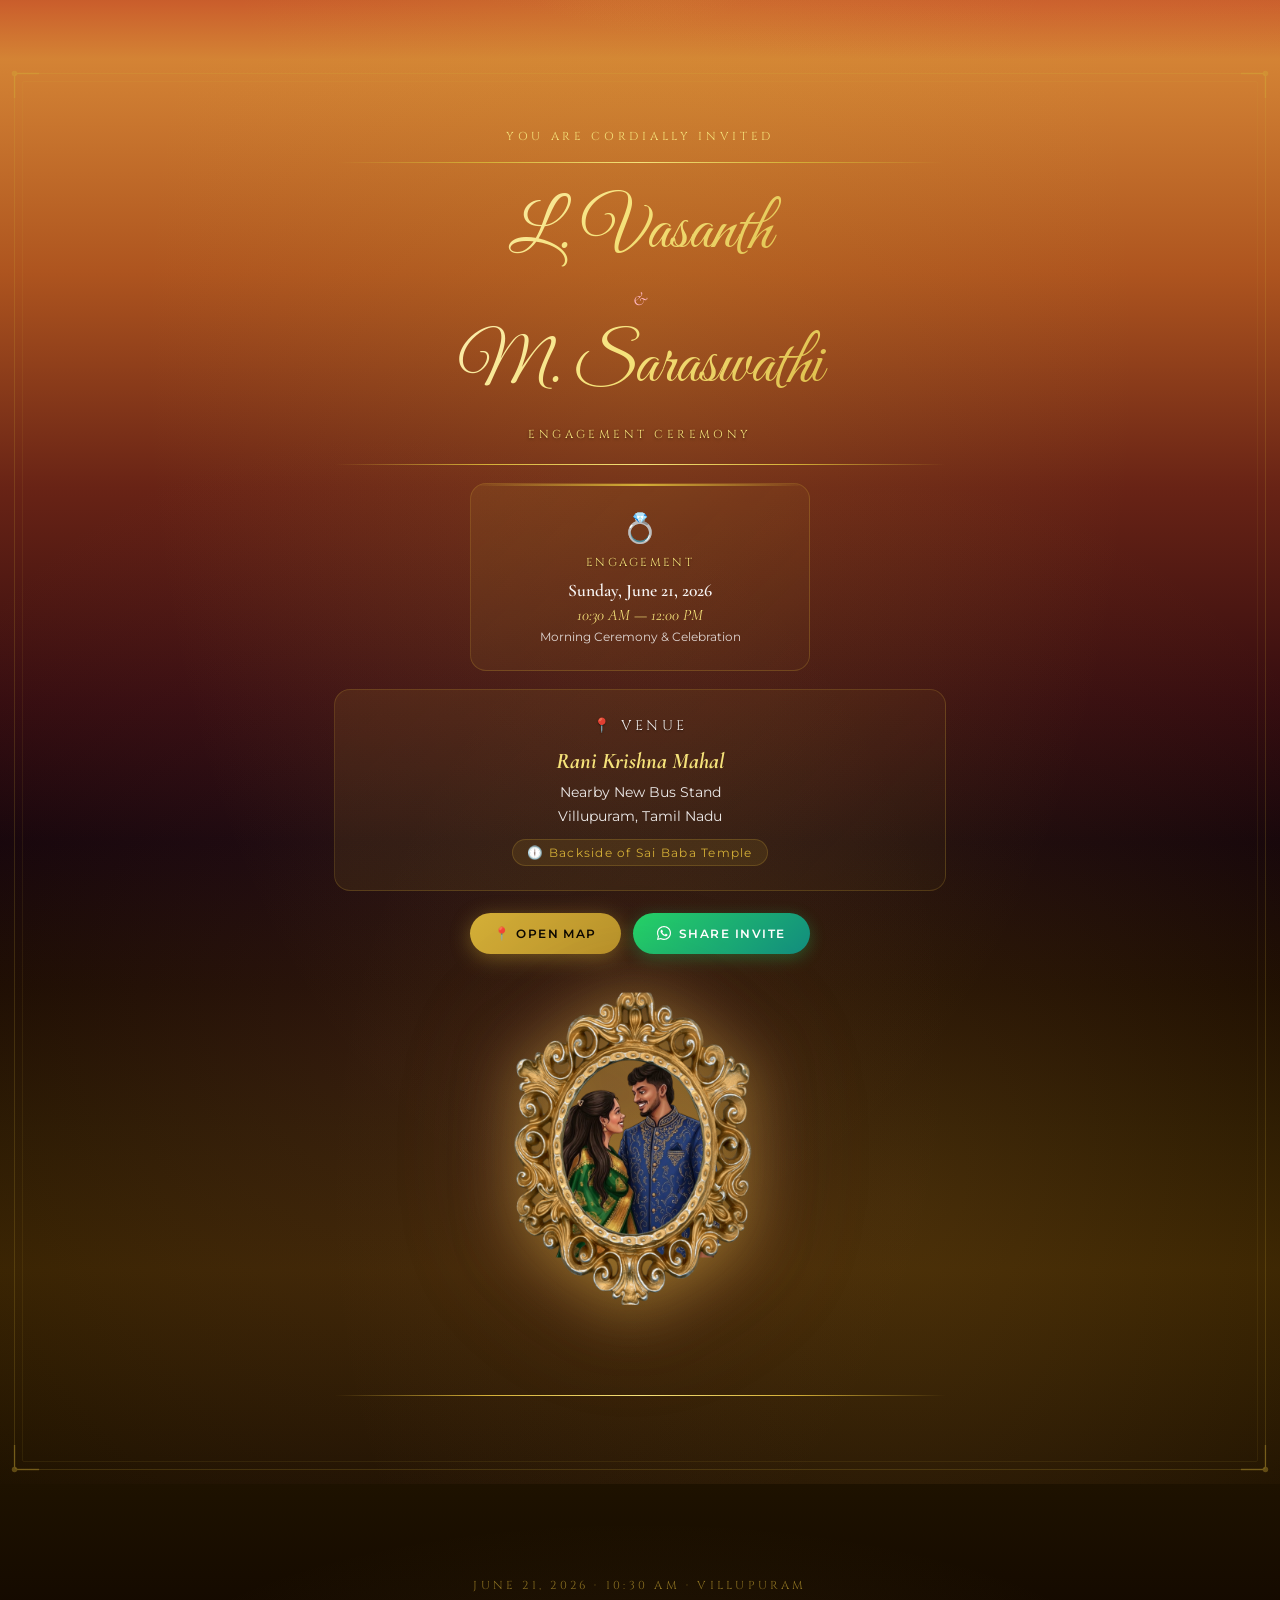
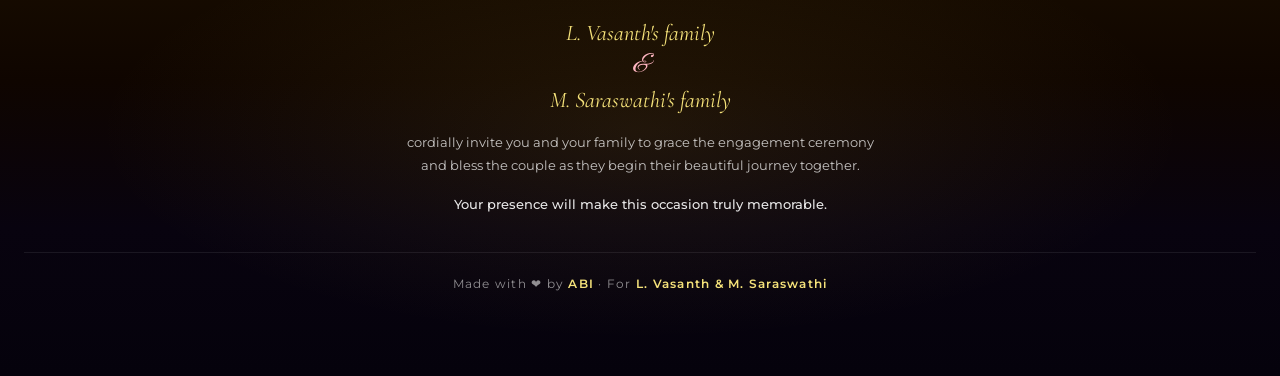
==== commit 88c7d832: "Feature: Update background music to new requested song" ====
--- a/index.html
+++ b/index.html
@@ -1428,7 +1428,7 @@
 // ---- YOUTUBE MUSIC PLAYER (Reliable auto-start on first touch) ----
 var musicPlaying = false;
 var musicStarted = false;
-var VIDEO_ID = 'd0xbQmy26rY';
+var VIDEO_ID = 'F0YjVJnyzqY';
 
 function updateMusicUI(playing) {
   var btn  = document.getElementById('music-btn');
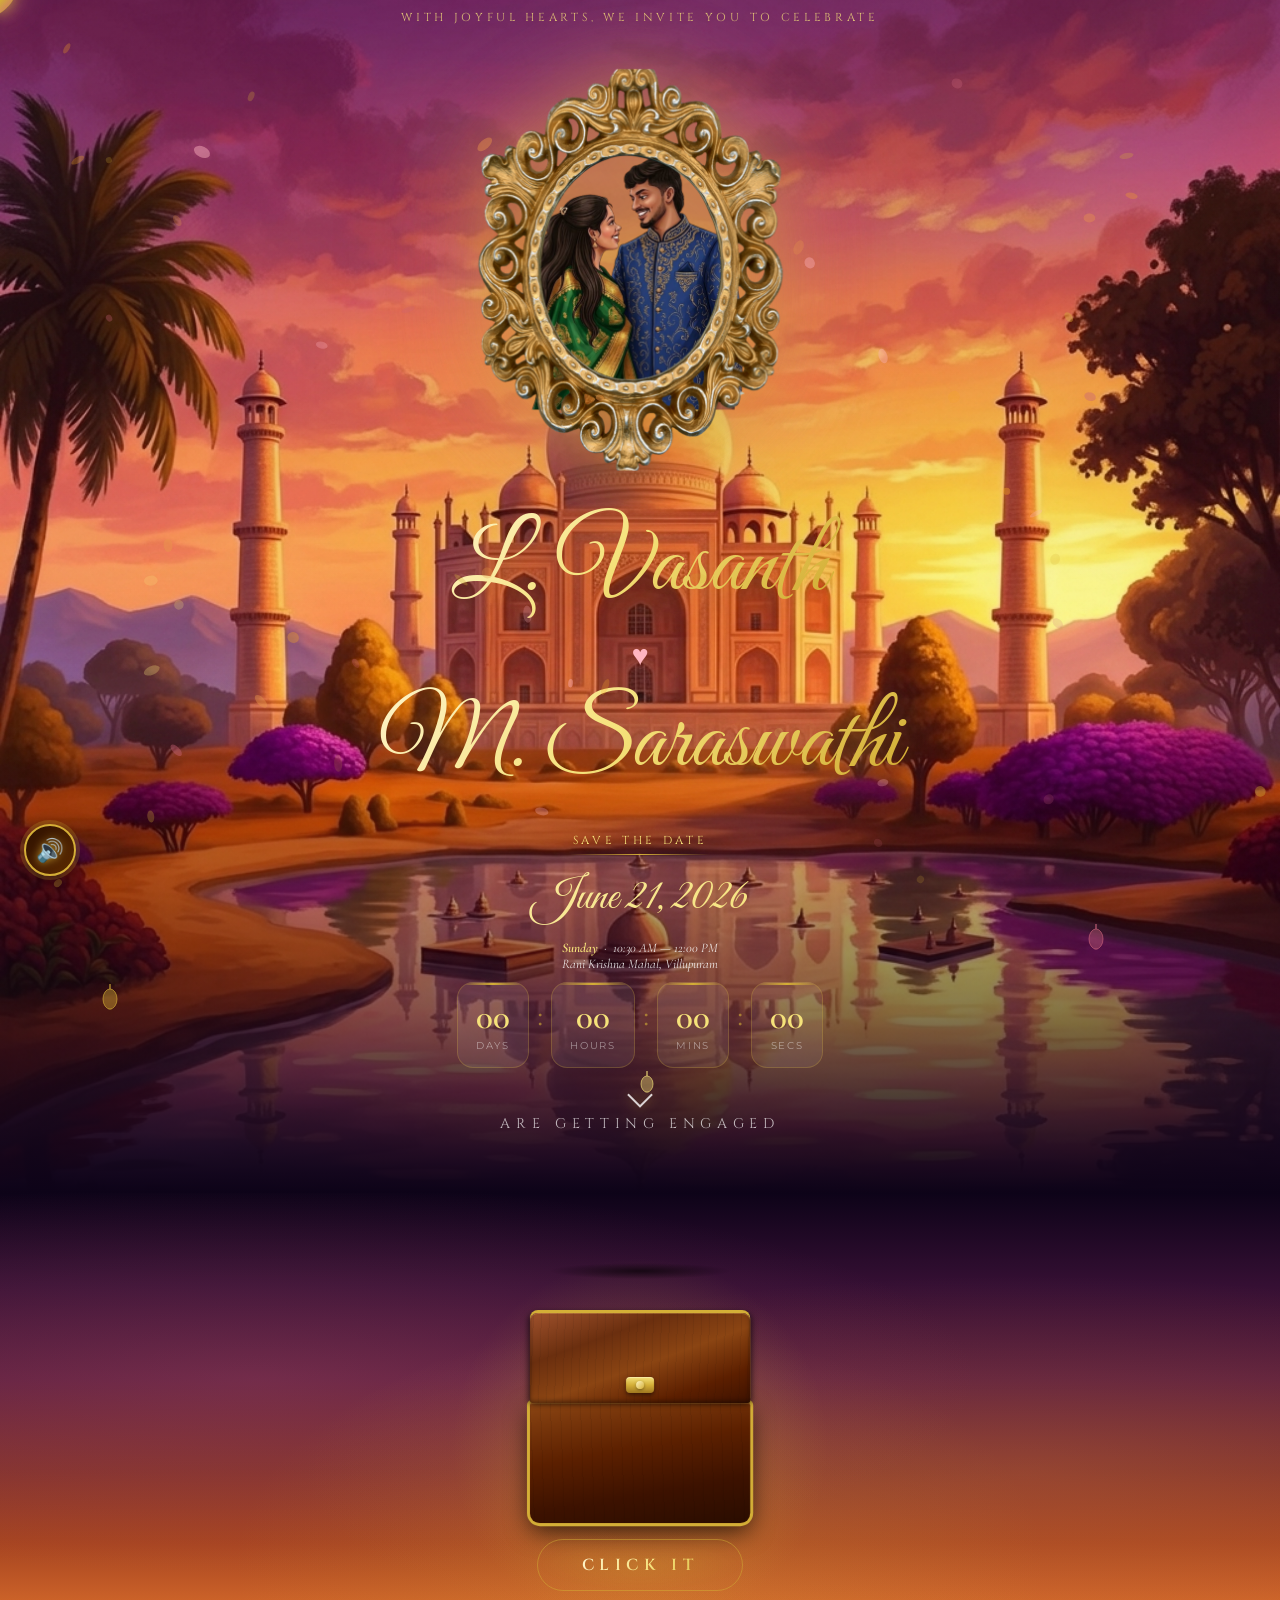
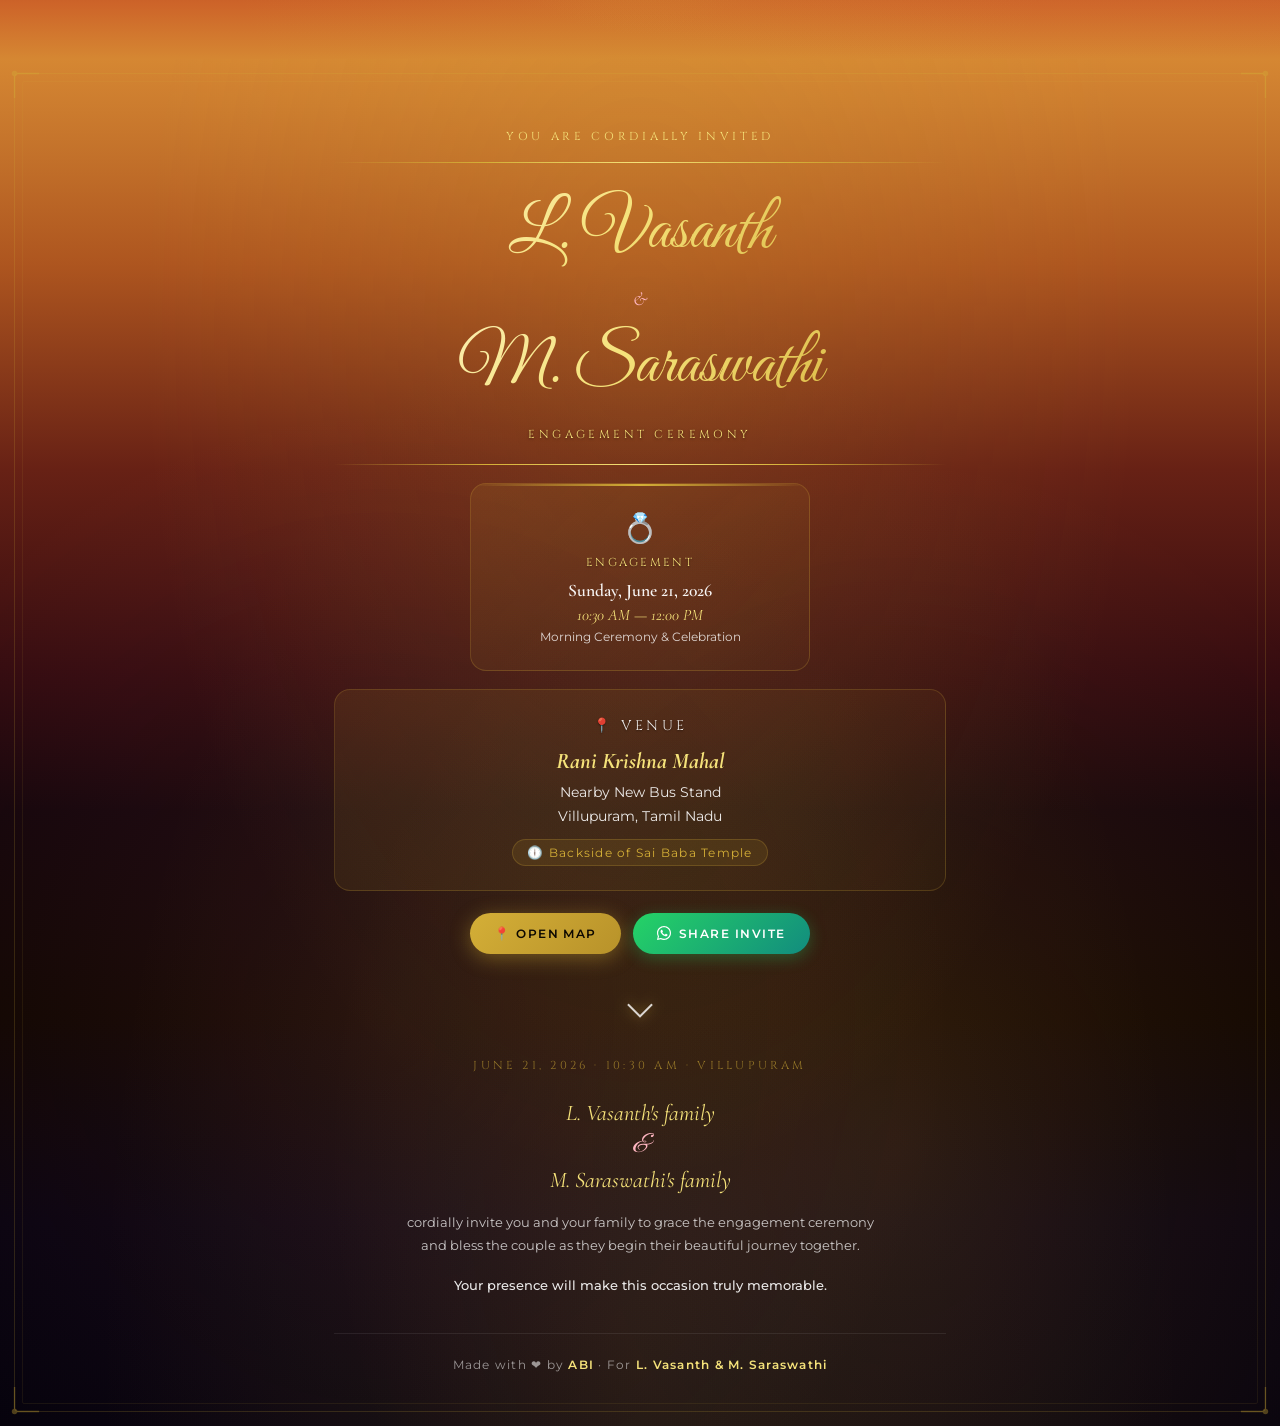
==== commit 64f44036: "UI: Merge family invite into golden ticket section, remove dividing lines, add down arrow hint" ====
--- a/index.html
+++ b/index.html
@@ -507,17 +507,17 @@
         rgba(100,30,20,0.97)  30%,
         rgba(50,10,15,0.98)   45%,
         rgba(20,5,10,1)       55%,
-        rgba(26,12,0,1)       65%,
-        rgba(40,25,0,1)       75%,
-        rgba(55,35,0,1)       85%,
-        rgba(30,18,0,1)      100%);
+        rgba(15,5,0,1)        70%,
+        rgba(8,3,15,1)        85%,
+        rgba(5,2,12,1)       100%);
     }
     #s3::before {
       content:''; position:absolute; inset:0; pointer-events:none;
       background:
         radial-gradient(ellipse at 50% 20%, rgba(212,175,55,0.15), transparent 55%),
         radial-gradient(ellipse at 30% 70%, rgba(201,99,122,0.1), transparent 45%),
-        radial-gradient(ellipse at 70% 80%, rgba(232,150,74,0.12), transparent 45%);
+        radial-gradient(ellipse at 70% 80%, rgba(232,150,74,0.12), transparent 45%),
+        radial-gradient(ellipse at 50% 95%, rgba(212,175,55,0.1), transparent 60%);
     }
     /* Ornate double border */
     #s3::after {
@@ -531,11 +531,17 @@
     /* Corner ornaments */
     .corner { position:absolute; pointer-events:none; z-index:2; }
 
+    .s3-down-arrow-hint {
+      margin-top: 30px;
+      display: flex; justify-content: center;
+      animation: fadeUp 1s ease 1s both;
+    }
+
     .s3-inner {
       position:relative; z-index:5;
       max-width:660px; width:90%;
       margin:0 auto;
-      padding:70px 24px;
+      padding:70px 24px 30px;
       text-align:center;
     }
     .invite-names {
@@ -652,25 +658,8 @@
     .abtn-wa   { background:linear-gradient(135deg,#25D366,#128C7E); color:white; box-shadow:0 4px 16px rgba(37,211,102,0.3); }
     .abtn-wa:hover { transform:translateY(-2px); }
 
-    /* ================================================
-       SECTION 4 &mdash; FOOTER
-    ================================================ */
-    #s4 {
-      position:relative; overflow:hidden;
-      min-height:50vh; display:flex;
-      align-items:center; justify-content:center;
-      text-align:center; padding:80px 24px;
-      background:linear-gradient(180deg,
-        rgba(30,18,0,1)   0%,
-        rgba(15,5,0,1)    40%,
-        rgba(8,3,15,1)    70%,
-        rgba(5,2,12,1)   100%);
-    }
-    #s4::before {
-      content:''; position:absolute; inset:0;
-      background:radial-gradient(ellipse at 50% 50%, rgba(212,175,55,0.1), transparent 60%);
-    }
-    .footer-inner { position:relative; z-index:2; width:100%; }
+    /* Footer content now merged into s3 */
+    .footer-inner { position:relative; z-index:2; width:100%; margin-top:40px; }
     .footer-names {
       font-family:'Great Vibes',cursive;
       font-size:clamp(2.6rem,8vw,4.5rem);
@@ -1393,34 +1382,28 @@
       </a>
     </div>
 
-    <!-- Couple photo — bottom -->
-    <img src="assets/couple_hero.png" alt="Vasanth and Saraswathi" class="s3-photo reveal d5"/>
-
-    <div class="gold-line-full reveal d5" style="margin-top:26px;"></div>
-  </div>
-
-</section>
-
-<!-- ============================================================
-     SECTION 4 &mdash; FOOTER
-============================================================ -->
-<section id="s4">
-  <div class="footer-inner">
-    <p class="footer-date reveal d1">June 21, 2026 &middot; 10:30 AM &middot; Villupuram</p>
-    <div class="footer-invite-text reveal d2">
-      <div class="fi-families">
-        L. Vasanth's family<br/>
-        <span class="fi-amp">&amp;</span><br/>
-        M. Saraswathi's family
+    <div class="s3-down-arrow-hint">
+      <div class="s1-down-arrow"></div>
+    </div>
+
+    <!-- Footer / Family Invite Text (Merged into Section 3) -->
+    <div class="footer-inner" style="margin-top: 40px; padding-bottom: 20px;">
+      <p class="footer-date reveal d1">June 21, 2026 &middot; 10:30 AM &middot; Villupuram</p>
+      <div class="footer-invite-text reveal d2">
+        <div class="fi-families">
+          L. Vasanth's family<br/>
+          <span class="fi-amp">&amp;</span><br/>
+          M. Saraswathi's family
+        </div>
+        <p>
+          cordially invite you and your family to grace the engagement ceremony<br/>
+          and bless the couple as they begin their beautiful journey together.
+        </p>
+        <p class="fi-highlight">Your presence will make this occasion truly memorable.</p>
       </div>
-      <p>
-        cordially invite you and your family to grace the engagement ceremony<br/>
-        and bless the couple as they begin their beautiful journey together.
-      </p>
-      <p class="fi-highlight">Your presence will make this occasion truly memorable.</p>
+
+      <p class="footer-made reveal d4">Made with &#10084; by <strong>ABI</strong> &middot; For <strong>L. Vasanth &amp; M. Saraswathi</strong></p>
     </div>
-
-    <p class="footer-made reveal d4">Made with &#10084; by <strong>ABI</strong> &middot; For <strong>L. Vasanth &amp; M. Saraswathi</strong></p>
   </div>
 </section>
 
